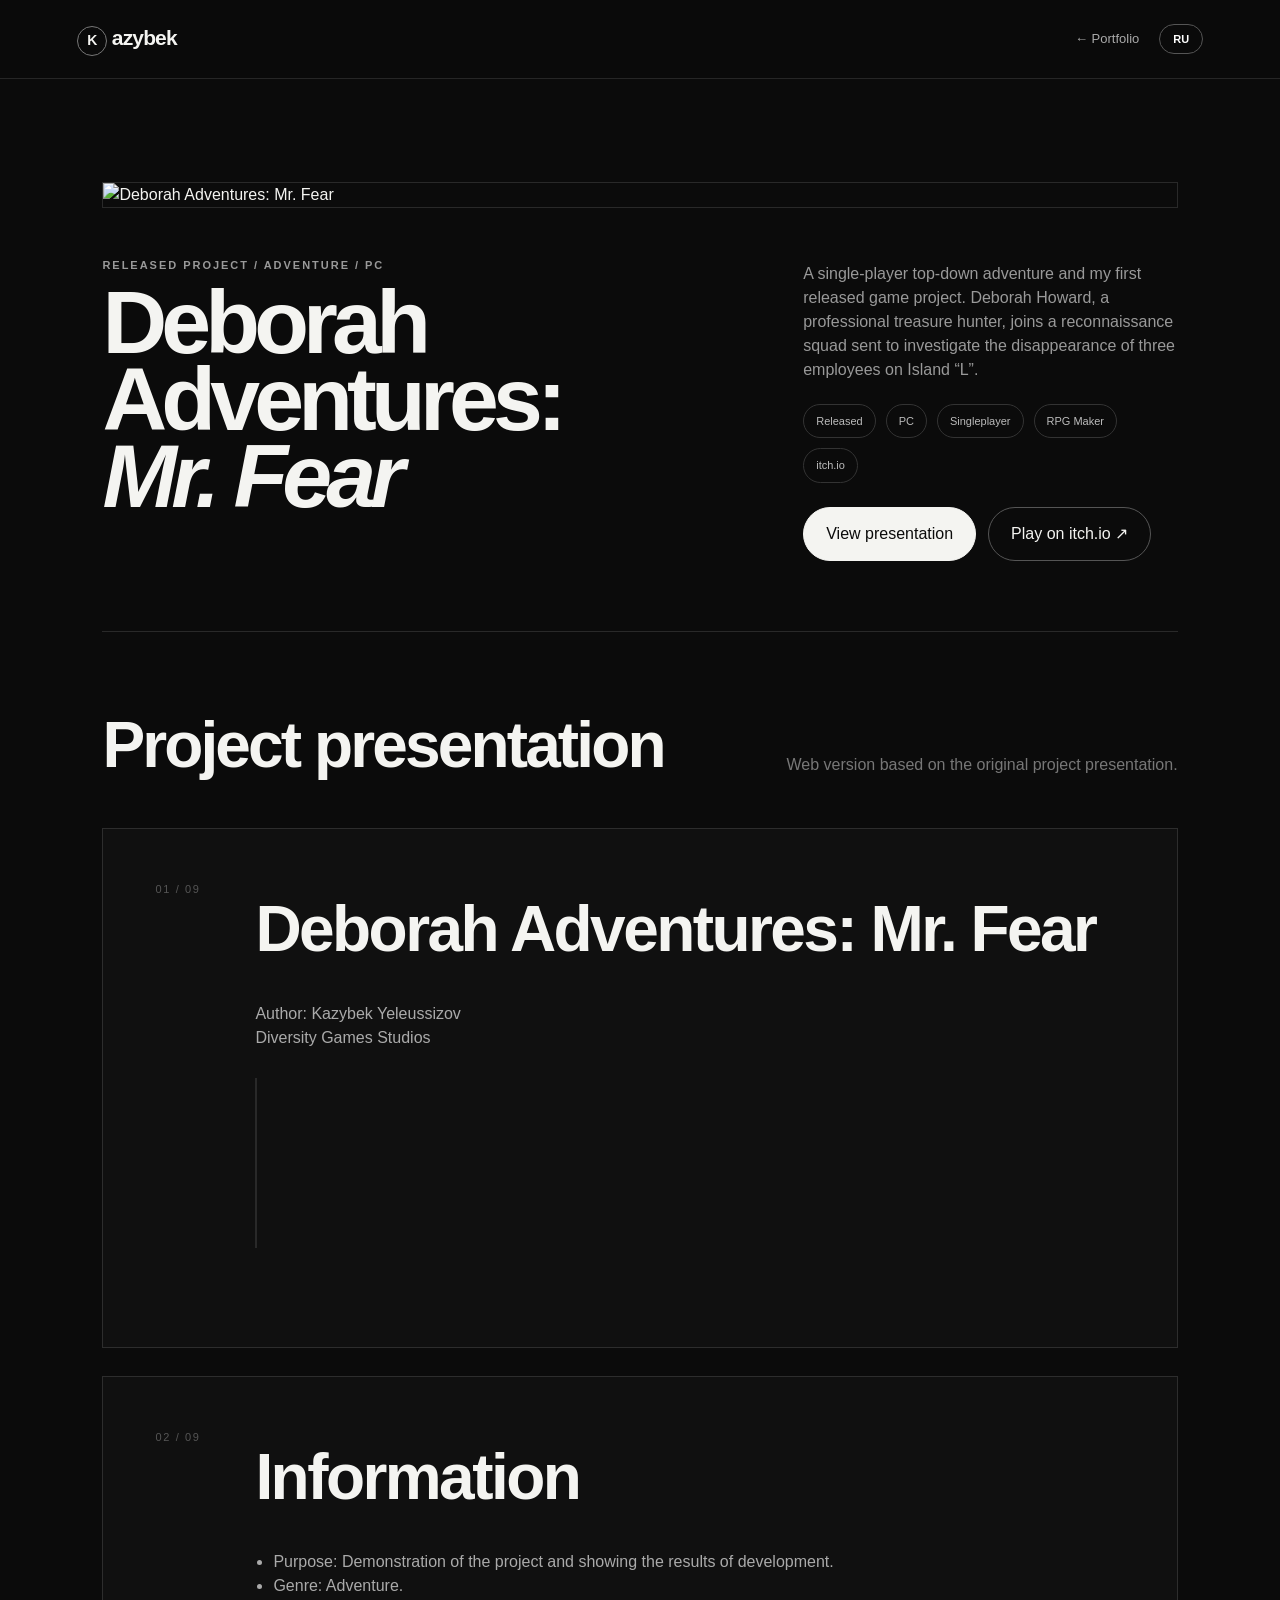
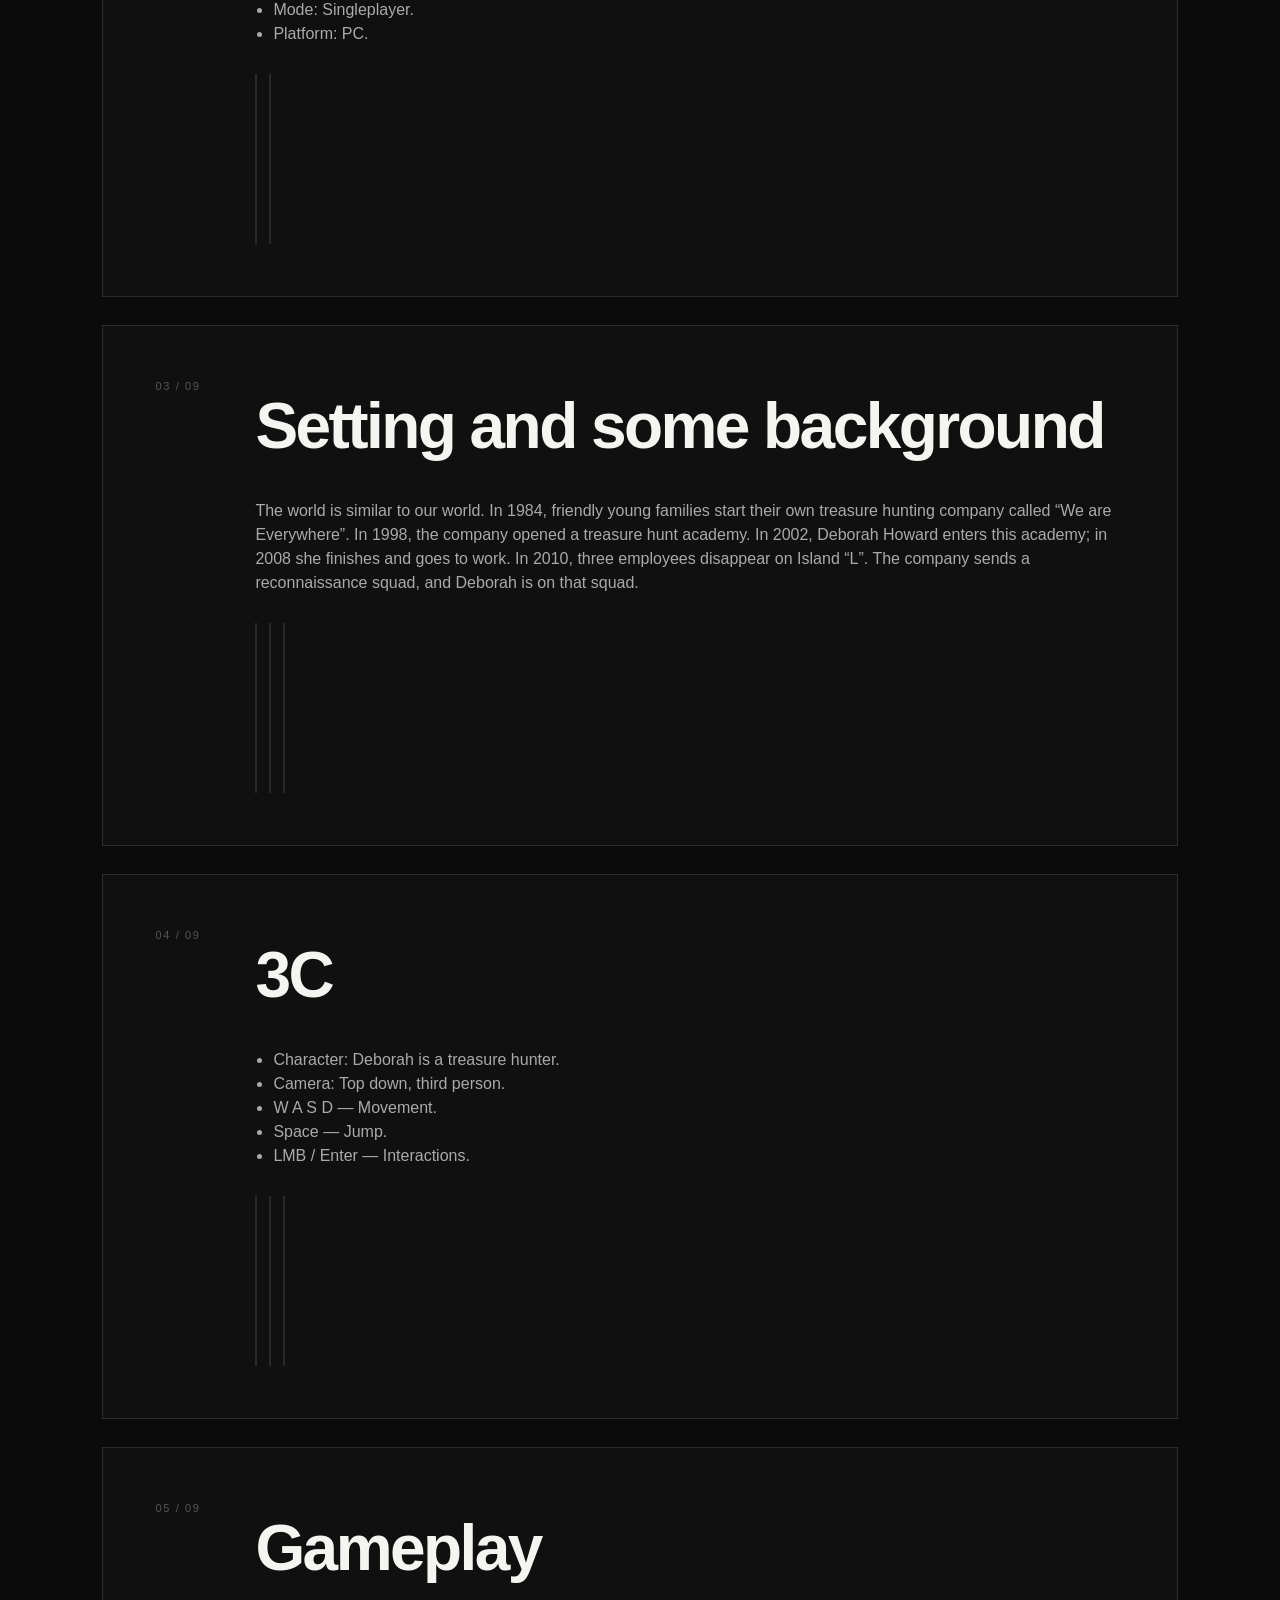
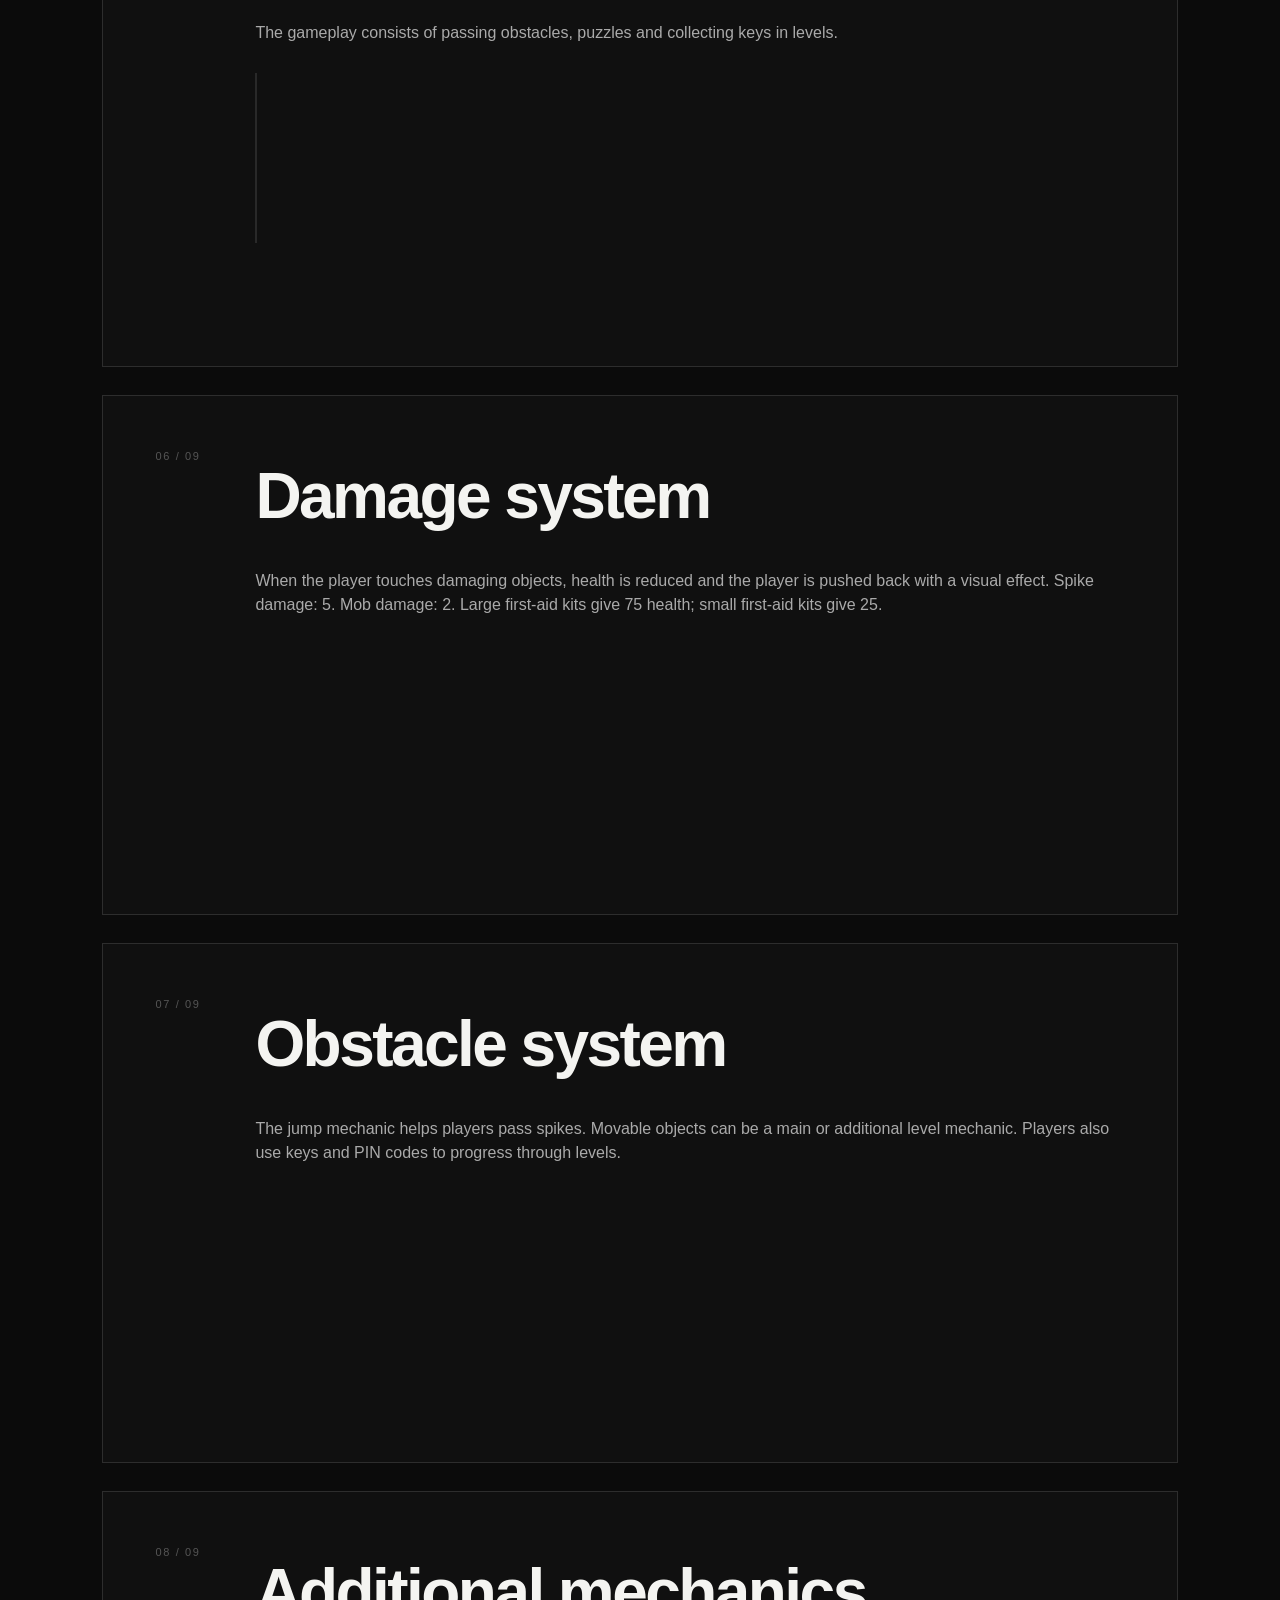
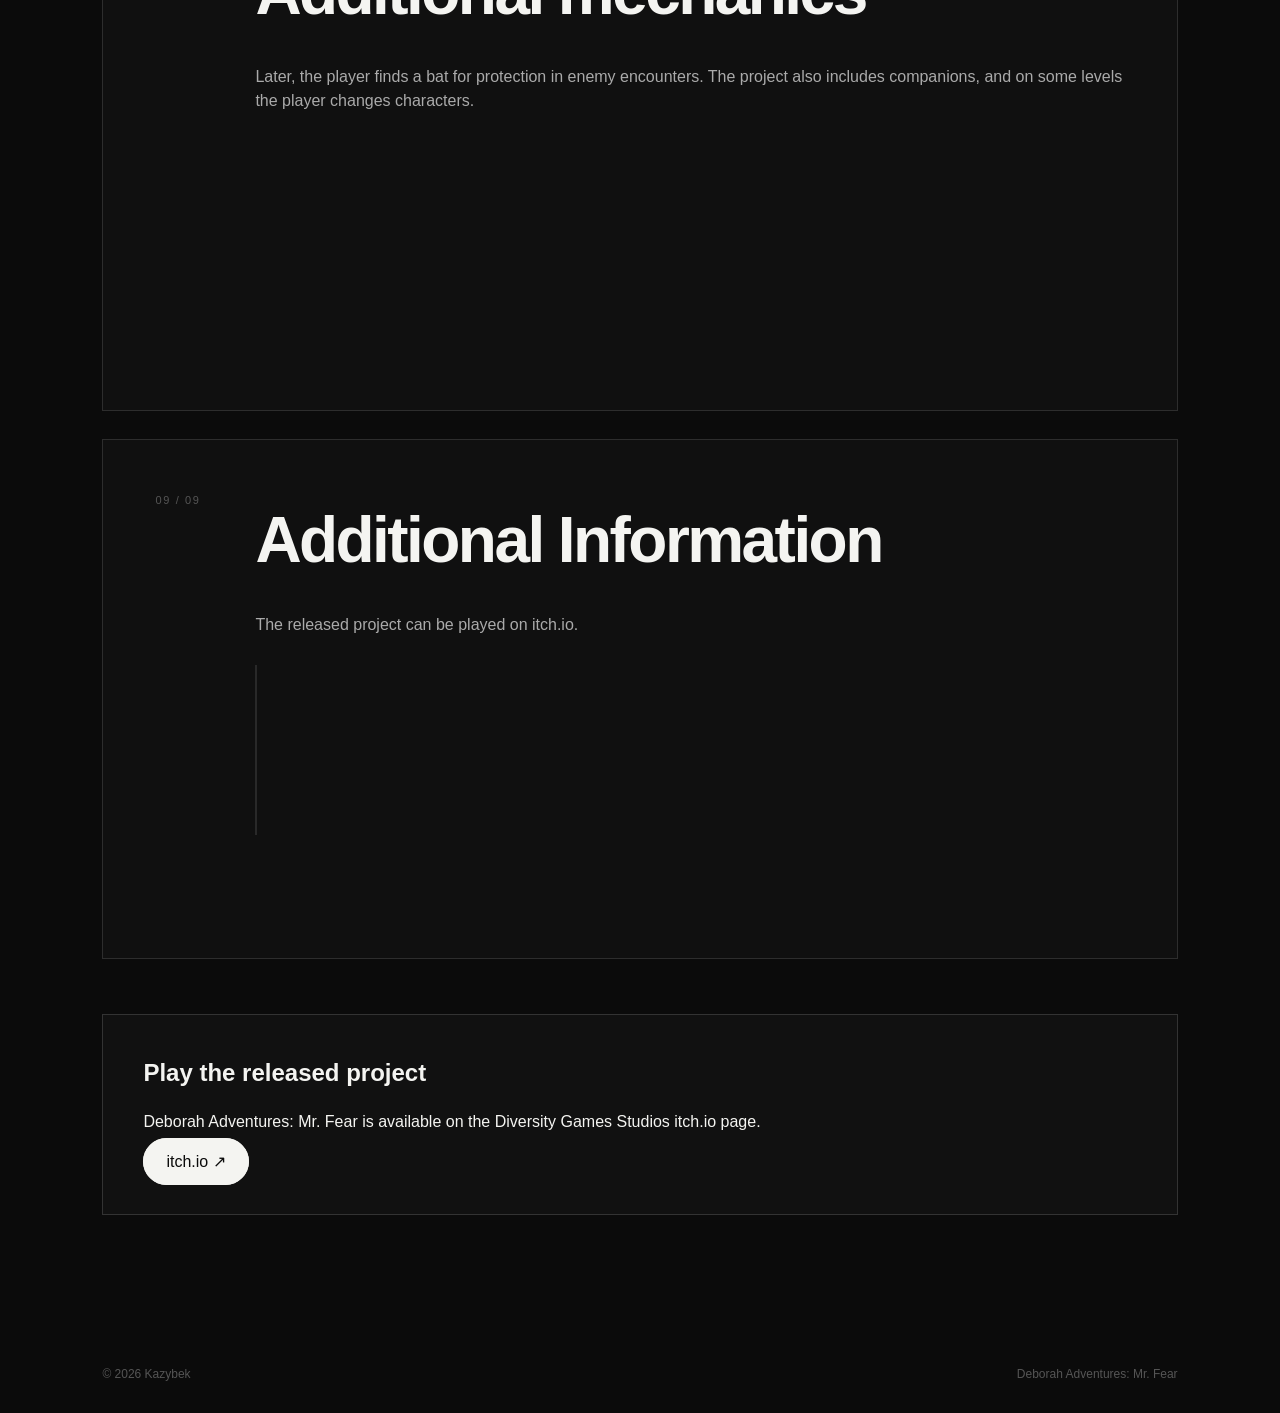
==== deborah.html @ ce083fd9 "Add files via upload" ====
<!DOCTYPE html>
<html lang="en">
<head>
<meta charset="UTF-8">
<meta name="viewport" content="width=device-width,initial-scale=1">
<title>Deborah Adventures: Mr. Fear — Kazybek</title>
<link rel="stylesheet" href="style.css">
<style>
.case-page{padding:58px 8vw 120px}
.project-nav{display:flex;justify-content:space-between;align-items:center;gap:20px}
.project-nav a{color:#aaa;font-size:13px}
.project-hero{padding:45px 0 70px}
.project-hero img{width:100%;display:block;border:1px solid #292929}
.project-title{margin-top:38px;display:grid;grid-template-columns:1.25fr .75fr;gap:6vw}
.project-title h1{font-size:clamp(48px,7vw,105px);line-height:.86;letter-spacing:-.065em;margin:0}
.project-title p{color:#999;max-width:580px}
.badges{display:flex;gap:10px;flex-wrap:wrap;margin-top:22px}
.badges span{border:1px solid #333;border-radius:999px;padding:8px 12px;color:#bbb;font-size:11px}
.actions{display:flex;gap:12px;flex-wrap:wrap;margin-top:24px}
.presentation{border-top:1px solid #292929;padding-top:65px}
.presentation-head{display:flex;justify-content:space-between;gap:30px;align-items:end;margin-bottom:35px}
.presentation-head h2{font-size:clamp(38px,5vw,72px);letter-spacing:-.045em;margin:0}
.presentation-head p{color:#777;max-width:460px}
.web-slide{min-height:520px;border:1px solid #2d2d2d;background:#101010;margin:0 0 28px;padding:52px;display:grid;grid-template-columns:70px 1fr;gap:30px;position:relative;overflow:hidden}
.web-slide .num{color:#555;font-size:11px;letter-spacing:.15em}
.web-slide h3{font-size:clamp(32px,5vw,64px);letter-spacing:-.04em;margin:0 0 25px}
.web-slide p,.web-slide li{color:#aaa;font-size:16px;max-width:900px}
.web-slide ul{padding-left:18px}
.web-slide .visuals{display:flex;gap:12px;flex-wrap:wrap;margin-top:28px}
.web-slide .visuals img{height:170px;max-width:100%;object-fit:cover;border:1px solid #292929}
.play-box{margin-top:55px;padding:40px;border:1px solid #333;background:#111}
.play-box h2{margin-top:0}
@media(max-width:800px){
.case-page{padding:35px 5vw 80px}.project-title{grid-template-columns:1fr}.web-slide{padding:28px;grid-template-columns:1fr;min-height:auto}.web-slide .visuals img{height:auto;width:100%}
}
</style>
</head>
<body>
<header class="nav">
  <a class="brand" href="index.html"><span>K</span>azybek</a>
  <div class="project-nav">
    <a href="index.html#work">← Portfolio</a>
    <button id="langToggle" class="lang">RU</button>
  </div>
</header>

<main class="case-page">
<section class="project-hero">
  <img src="deborah/banner.png" alt="Deborah Adventures: Mr. Fear">
  <div class="project-title">
    <div>
      <p class="kicker">RELEASED PROJECT / ADVENTURE / PC</p>
      <h1>Deborah Adventures:<br><em>Mr. Fear</em></h1>
    </div>
    <div>
      <p data-i18n="intro">A single-player top-down adventure and my first released game project. Deborah Howard, a professional treasure hunter, joins a reconnaissance squad sent to investigate the disappearance of three employees on Island “L”.</p>
      <div class="badges"><span>Released</span><span>PC</span><span>Singleplayer</span><span>RPG Maker</span><span>itch.io</span></div>
      <div class="actions">
        <a class="btn light" href="#presentation" data-i18n="viewDeck">View presentation</a>
        <a class="btn" href="https://diversity-games-studios.itch.io/deborah-adventures-mr-fear" target="_blank" rel="noopener" data-i18n="playGame">Play on itch.io ↗</a>
      </div>
    </div>
  </div>
</section>

<section id="presentation" class="presentation">
  <div class="presentation-head">
    <h2 data-i18n="presentationTitle">Project presentation</h2>
    <p data-i18n="presentationText">Web version based on the original project presentation.</p>
  </div>

  <article class="web-slide"><div class="num">01 / 09</div><div><h3>Deborah Adventures: Mr. Fear</h3><p>Author: Kazybek Yeleussizov<br>Diversity Games Studios</p><div class="visuals"><img src="deborah/media-01.png" alt=""></div></div></article>

  <article class="web-slide"><div class="num">02 / 09</div><div><h3 data-i18n="information">Information</h3><ul><li>Purpose: Demonstration of the project and showing the results of development.</li><li>Genre: Adventure.</li><li>Mode: Singleplayer.</li><li>Platform: PC.</li></ul><div class="visuals"><img src="deborah/media-02.png" alt=""><img src="deborah/media-03.jpg" alt=""></div></div></article>

  <article class="web-slide"><div class="num">03 / 09</div><div><h3 data-i18n="setting">Setting and some background</h3><p>The world is similar to our world. In 1984, friendly young families start their own treasure hunting company called “We are Everywhere”. In 1998, the company opened a treasure hunt academy. In 2002, Deborah Howard enters this academy; in 2008 she finishes and goes to work. In 2010, three employees disappear on Island “L”. The company sends a reconnaissance squad, and Deborah is on that squad.</p><div class="visuals"><img src="deborah/media-05.jpg" alt=""><img src="deborah/media-08.png" alt=""><img src="deborah/media-09.jpg" alt=""></div></div></article>

  <article class="web-slide"><div class="num">04 / 09</div><div><h3>3C</h3><ul><li>Character: Deborah is a treasure hunter.</li><li>Camera: Top down, third person.</li><li>W A S D — Movement.</li><li>Space — Jump.</li><li>LMB / Enter — Interactions.</li></ul><div class="visuals"><img src="deborah/media-10.png" alt=""><img src="deborah/media-12.jpg" alt=""><img src="deborah/media-14.jpg" alt=""></div></div></article>

  <article class="web-slide"><div class="num">05 / 09</div><div><h3 data-i18n="gameplay">Gameplay</h3><p>The gameplay consists of passing obstacles, puzzles and collecting keys in levels.</p><div class="visuals"><img src="deborah/media-16.jpg" alt=""></div></div></article>

  <article class="web-slide"><div class="num">06 / 09</div><div><h3 data-i18n="damage">Damage system</h3><p>When the player touches damaging objects, health is reduced and the player is pushed back with a visual effect. Spike damage: 5. Mob damage: 2. Large first-aid kits give 75 health; small first-aid kits give 25.</p></div></article>

  <article class="web-slide"><div class="num">07 / 09</div><div><h3 data-i18n="obstacles">Obstacle system</h3><p>The jump mechanic helps players pass spikes. Movable objects can be a main or additional level mechanic. Players also use keys and PIN codes to progress through levels.</p></div></article>

  <article class="web-slide"><div class="num">08 / 09</div><div><h3 data-i18n="additional">Additional mechanics</h3><p>Later, the player finds a bat for protection in enemy encounters. The project also includes companions, and on some levels the player changes characters.</p></div></article>

  <article class="web-slide"><div class="num">09 / 09</div><div><h3 data-i18n="additionalInfo">Additional Information</h3><p data-i18n="tryProject">The released project can be played on itch.io.</p><div class="visuals"><img src="deborah/media-28.png" alt=""></div></div></article>

  <div class="play-box">
    <h2 data-i18n="playTitle">Play the released project</h2>
    <p data-i18n="playText">Deborah Adventures: Mr. Fear is available on the Diversity Games Studios itch.io page.</p>
    <a class="btn light" href="https://diversity-games-studios.itch.io/deborah-adventures-mr-fear" target="_blank" rel="noopener">itch.io ↗</a>
  </div>
</section>
</main>

<footer><span>© 2026 Kazybek</span><span>Deborah Adventures: Mr. Fear</span></footer>

<script>
const tr={
en:{intro:"A single-player top-down adventure and my first released game project. Deborah Howard, a professional treasure hunter, joins a reconnaissance squad sent to investigate the disappearance of three employees on Island “L”.",viewDeck:"View presentation",playGame:"Play on itch.io ↗",presentationTitle:"Project presentation",presentationText:"Web version based on the original project presentation.",information:"Information",setting:"Setting and some background",gameplay:"Gameplay",damage:"Damage system",obstacles:"Obstacle system",additional:"Additional mechanics",additionalInfo:"Additional Information",tryProject:"The released project can be played on itch.io.",playTitle:"Play the released project",playText:"Deborah Adventures: Mr. Fear is available on the Diversity Games Studios itch.io page."},
ru:{intro:"Одиночная приключенческая игра с видом сверху и мой первый выпущенный игровой проект. Профессиональная охотница за сокровищами Дебора Ховард входит в разведывательную группу, отправленную расследовать исчезновение трёх сотрудников на острове «L».",viewDeck:"Смотреть презентацию",playGame:"Играть на itch.io ↗",presentationTitle:"Презентация проекта",presentationText:"Веб-версия, основанная на оригинальной презентации проекта.",information:"Информация",setting:"Сеттинг и предыстория",gameplay:"Игровой процесс",damage:"Система урона",obstacles:"Система препятствий",additional:"Дополнительные механики",additionalInfo:"Дополнительная информация",tryProject:"В выпущенную версию проекта можно сыграть на itch.io.",playTitle:"Сыграть в выпущенный проект",playText:"Deborah Adventures: Mr. Fear доступна на странице Diversity Games Studios в itch.io."}
};
let lang=localStorage.getItem("portfolioLang")||"en";const b=document.getElementById("langToggle");
function ap(){document.documentElement.lang=lang;document.querySelectorAll("[data-i18n]").forEach(e=>{const v=tr[lang][e.dataset.i18n];if(v)e.innerHTML=v});b.textContent=lang==="en"?"RU":"EN";localStorage.setItem("portfolioLang",lang)}
b.onclick=()=>{lang=lang==="en"?"ru":"en";ap()};ap();
document.addEventListener("contextmenu",e=>{if(e.target.closest("img"))e.preventDefault()});
document.addEventListener("dragstart",e=>{if(e.target.closest("img"))e.preventDefault()});
</script>
</body>
</html>
---- style.css ----
*{box-sizing:border-box}html{scroll-behavior:smooth}body{margin:0;background:#0b0b0b;color:#f4f4f1;font-family:Arial,Helvetica,sans-serif;line-height:1.5}a{color:inherit;text-decoration:none}.nav{position:sticky;top:0;z-index:20;display:flex;align-items:center;justify-content:space-between;padding:22px 6vw;background:rgba(11,11,11,.9);backdrop-filter:blur(18px);border-bottom:1px solid #262626}.brand{font-weight:800;letter-spacing:-.04em;font-size:21px}.brand span{display:inline-grid;place-items:center;width:30px;height:30px;margin-right:5px;border:1px solid #777;border-radius:50%;font-size:14px}.nav nav{display:flex;gap:32px;color:#aaa;font-size:13px}.nav nav a:hover{color:#fff}.lang{border:1px solid #555;background:transparent;color:#fff;border-radius:999px;padding:8px 13px;font-size:11px;font-weight:700;cursor:pointer}.hero{min-height:92vh;padding:110px 8vw;display:flex;justify-content:space-between;align-items:center;border-bottom:1px solid #252525;background:radial-gradient(circle at 75% 45%,#252525 0,transparent 28%)}.kicker,.section-label,.tag{font-size:11px;letter-spacing:.18em;color:#858585;font-weight:700}.hero h1{font-size:clamp(60px,10vw,145px);line-height:.82;letter-spacing:-.075em;margin:22px 0}.hero h1 em,.section h2 em{font-family:Georgia,serif;font-weight:400;color:#bdbdb8}.hero-text{max-width:620px;color:#999;font-size:18px}.hero-actions{display:flex;align-items:center;gap:28px;margin-top:35px}.btn{padding:14px 22px;border-radius:999px;border:1px solid #555}.btn.light{background:#f4f4f1;color:#0b0b0b;border-color:#f4f4f1}.text-link{color:#aaa;font-size:14px}.hero-mark{width:210px;height:210px;border:1px solid #444;border-radius:50%;display:flex;flex-direction:column;align-items:center;justify-content:center;color:#777;text-align:center;font-size:10px;letter-spacing:.15em}.orb{font-size:72px;font-weight:900;letter-spacing:-.1em;color:#eee}.orb span{font-size:15px;color:#888}.section{padding:120px 8vw;border-bottom:1px solid #252525}.about{display:grid;grid-template-columns:20% 1fr;gap:6vw}.section h2{font-size:clamp(45px,6vw,88px);line-height:.9;letter-spacing:-.055em;margin:0 0 55px}.about-grid{display:grid;grid-template-columns:1fr 1fr;gap:40px;color:#999;font-size:17px;max-width:900px}.availability{margin-top:60px;border-top:1px solid #333;padding-top:20px;display:grid;grid-template-columns:auto auto 1fr;gap:12px;align-items:center;max-width:900px}.availability span{width:8px;height:8px;background:#9dff8a;border-radius:50%;box-shadow:0 0 12px #9dff8a}.availability strong{font-size:13px}.availability small{color:#777}.section-top{display:flex;justify-content:space-between;gap:40px;align-items:end;margin-bottom:55px}.section-top p{max-width:430px;color:#777}.case{border:1px solid #2d2d2d;background:#101010}.case-grid{display:grid;grid-template-columns:1fr 1fr;gap:20px;margin-top:20px}.case-visual{min-height:390px;background:linear-gradient(135deg,#181818,#303030);padding:25px;display:flex;flex-direction:column;justify-content:flex-end}.case-visual span{font-size:12px;color:#888;margin-bottom:auto}.case-visual strong{font-size:clamp(38px,6vw,80px);line-height:.85;letter-spacing:-.06em}.case-visual small{margin-top:12px;color:#888;letter-spacing:.15em;font-size:10px}.visual-two{background:linear-gradient(135deg,#151515,#222)}.visual-three{background:linear-gradient(135deg,#222,#151515)}.case-content{padding:34px}.case-content h3{font-size:40px;letter-spacing:-.04em;margin:10px 0}.case-content p:not(.tag){color:#999;max-width:700px}.meta{display:flex;gap:60px;margin:30px 0}.meta div{display:flex;flex-direction:column}.meta b{font-size:9px;letter-spacing:.16em;color:#666}.meta span{font-size:13px;color:#bbb;margin-top:5px}.case-link{font-size:13px}.coming{margin-top:20px;border:1px dashed #333;padding:30px;color:#777;display:flex;gap:25px}.coming span{color:#555}.skills-section{display:grid;grid-template-columns:20% 1fr;gap:6vw}.skills-layout{display:grid;grid-template-columns:.8fr 1.2fr;gap:7vw}.skill-list{border-top:1px solid #333}.skill-list div{display:grid;grid-template-columns:35px 1fr;column-gap:15px;padding:23px 0;border-bottom:1px solid #333}.skill-list b{color:#555;font-size:11px}.skill-list h3{margin:0;font-size:22px}.skill-list p{grid-column:2;margin:5px 0 0;color:#777;font-size:13px}.tools{display:grid;grid-template-columns:20% 1fr;gap:6vw}.tool-row{display:flex;flex-wrap:wrap;gap:10px}.tool-row span{border:1px solid #333;border-radius:999px;padding:11px 17px;color:#aaa;font-size:13px}.contact{display:grid;grid-template-columns:20% 1fr;gap:6vw}.contact h2{margin-bottom:25px}.contact p{color:#888;max-width:600px}.contact-links{display:flex;gap:35px;margin-top:35px}.contact-links a{font-size:15px;border-bottom:1px solid #555;padding-bottom:4px}footer{display:flex;justify-content:space-between;padding:30px 8vw;color:#555;font-size:12px}@media(max-width:800px){.nav nav{display:none}.hero{padding:80px 6vw;display:block}.hero-mark{margin-top:70px}.section{padding:80px 6vw}.about,.skills-section,.tools,.contact{grid-template-columns:1fr}.about-grid,.skills-layout,.case-grid{grid-template-columns:1fr}.section-label{margin-bottom:30px}.section-top{display:block}.case-visual{min-height:270px}.meta{gap:25px;flex-wrap:wrap}.contact-links{flex-wrap:wrap}footer{padding:25px 6vw;display:block}.hero h1{font-size:18vw}}
.cyber-case{margin-top:20px}.cyber-visual{background:linear-gradient(135deg,#131313,#292929)}

.cyber-preview{position:relative;overflow:hidden;padding:0;min-height:390px}
.cyber-preview img{position:absolute;inset:0;width:100%;height:100%;object-fit:cover;display:block;filter:brightness(.68)}
.cyber-preview .preview-overlay{position:absolute;inset:0;padding:25px;display:flex;flex-direction:column;justify-content:space-between;background:linear-gradient(to top,rgba(0,0,0,.75),rgba(0,0,0,.08) 65%)}
.cyber-preview .preview-overlay span{font-size:12px;color:#ddd}
.cyber-preview .preview-overlay strong{display:block;font-size:clamp(38px,6vw,80px);line-height:.85;letter-spacing:-.06em}
.cyber-preview .preview-overlay small{display:block;margin-top:12px;color:#bbb;letter-spacing:.15em;font-size:10px}
@media(max-width:800px){.cyber-preview{min-height:270px}}

.lone-preview{position:relative;overflow:hidden;padding:0;min-height:500px}
.lone-preview img{position:absolute;inset:0;width:100%;height:100%;object-fit:cover;display:block;filter:brightness(.72)}
.lone-preview .preview-overlay{position:absolute;inset:0;padding:25px;display:flex;flex-direction:column;justify-content:space-between;background:linear-gradient(to top,rgba(0,0,0,.72),rgba(0,0,0,.03) 65%)}
.lone-preview .preview-overlay span{font-size:12px;color:#ddd}
.lone-preview .preview-overlay strong{display:block;font-size:clamp(45px,7vw,92px);line-height:.85;letter-spacing:-.06em}
.lone-preview .preview-overlay small{display:block;margin-top:12px;color:#ccc;letter-spacing:.15em;font-size:10px}
@media(max-width:800px){.lone-preview{min-height:300px}}

.lone-preview,.cyber-preview{aspect-ratio:2.5/1;min-height:0!important;background:#111}
.lone-preview img,.cyber-preview img{position:absolute;inset:0;width:100%;height:100%;object-fit:cover;object-position:center;filter:none}
@media(max-width:800px){.lone-preview,.cyber-preview{aspect-ratio:16/7;min-height:0!important}}

/* v11: full-width game-library banners without cropping */
.steam-banner{
  position:relative;
  width:100%;
  aspect-ratio: 1920 / 768;
  min-height:0 !important;
  padding:0 !important;
  overflow:hidden;
  background:#0b0b0b;
}
.steam-banner img{
  position:absolute;
  inset:0;
  width:100%;
  height:100%;
  object-fit:contain;
  object-position:center;
  display:block;
  filter:none !important;
}
.cyber-case{margin-top:20px}
@media(max-width:800px){
  .steam-banner{
    aspect-ratio:1920 / 768;
    min-height:0 !important;
  }
}
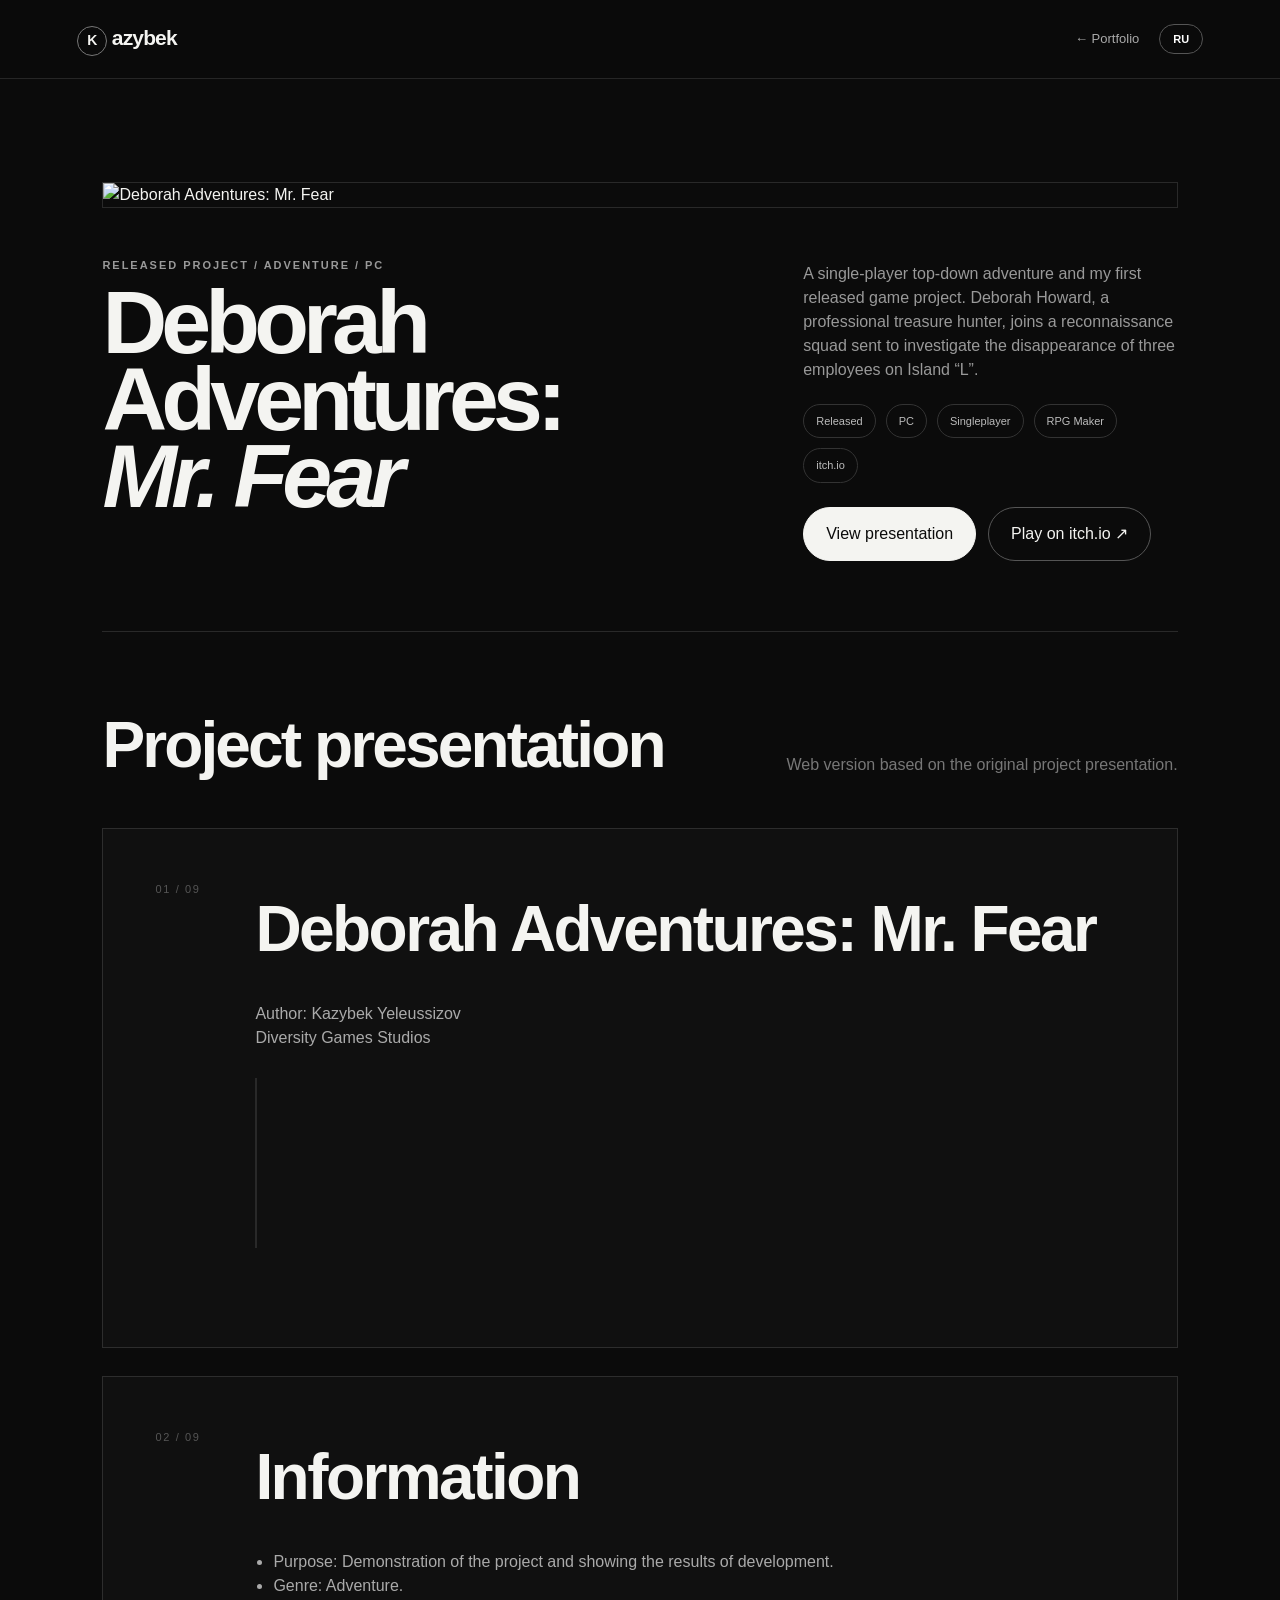
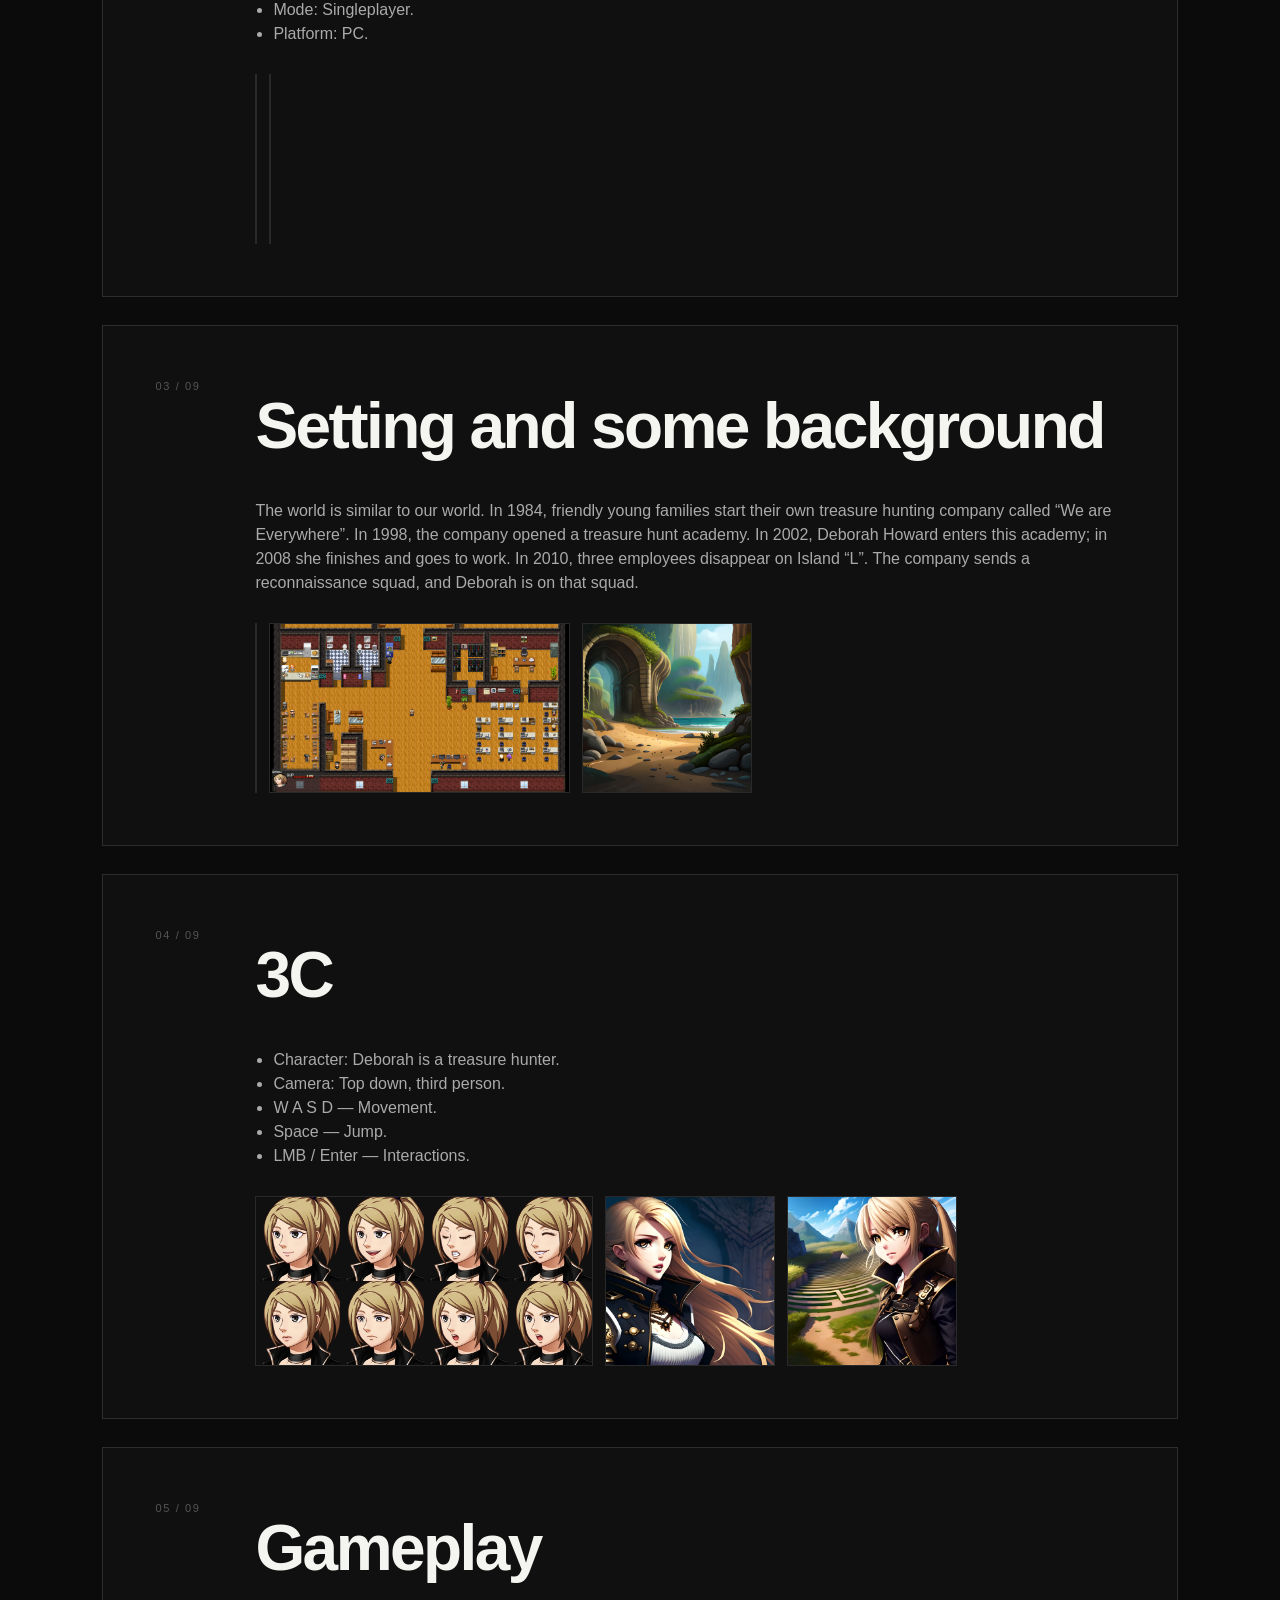
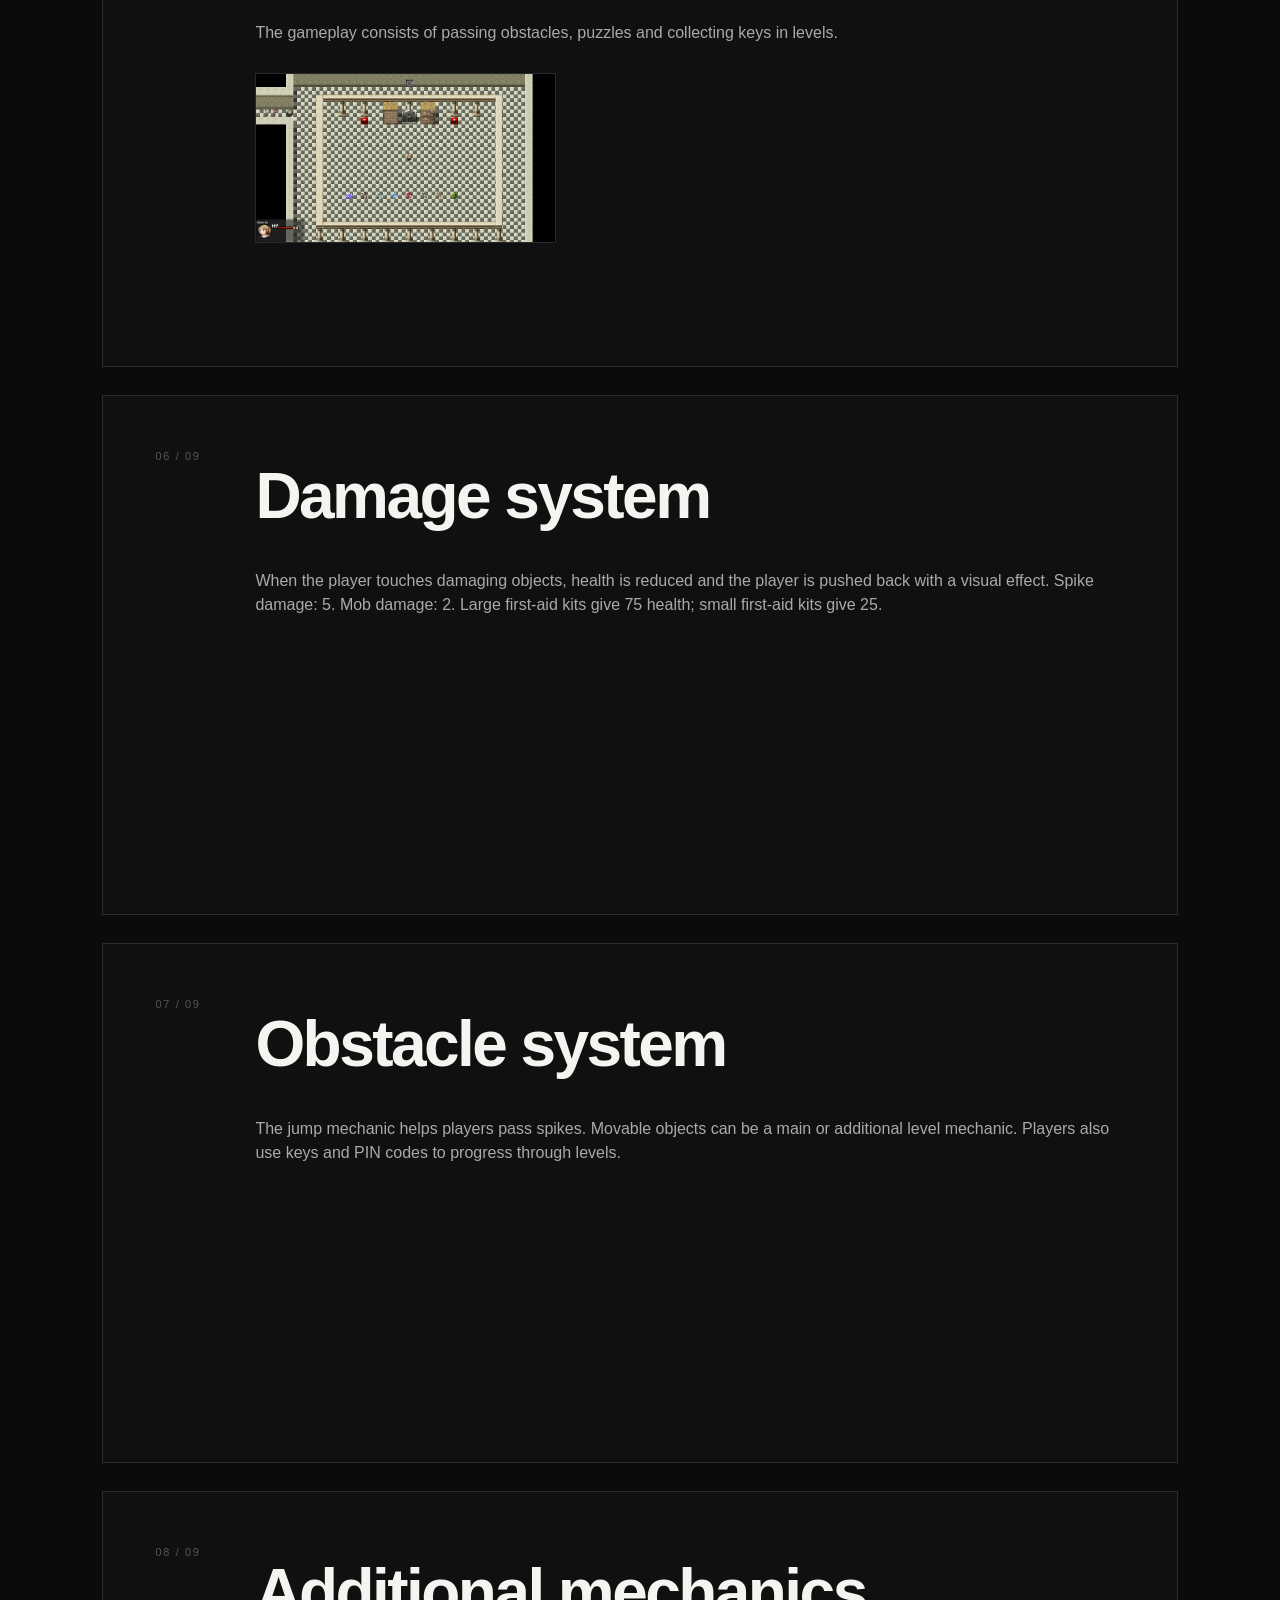
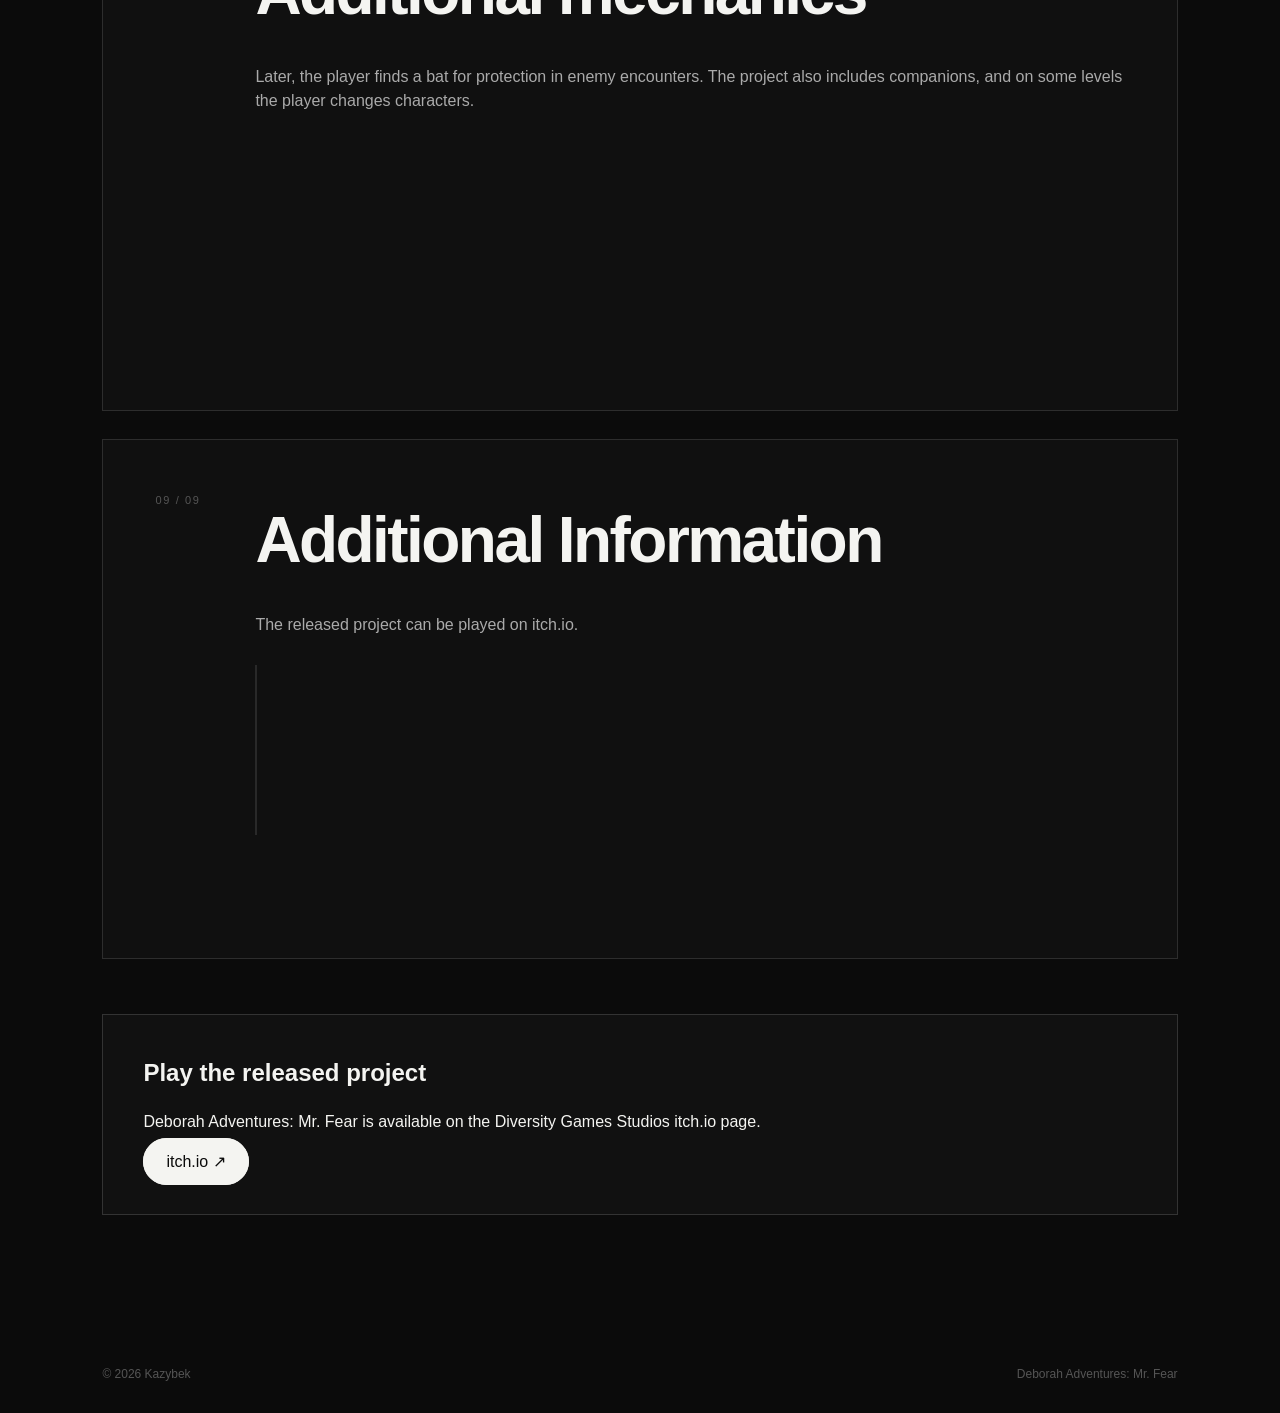
==== commit 4b54ad3b: "Add files via upload" ====
--- a/deborah.html
+++ b/deborah.html
@@ -46,7 +46,7 @@
 
 <main class="case-page">
 <section class="project-hero">
-  <img src="deborah/banner.png" alt="Deborah Adventures: Mr. Fear">
+  <img src="deborah-banner.png" alt="Deborah Adventures: Mr. Fear">
   <div class="project-title">
     <div>
       <p class="kicker">RELEASED PROJECT / ADVENTURE / PC</p>
@@ -69,15 +69,15 @@
     <p data-i18n="presentationText">Web version based on the original project presentation.</p>
   </div>
 
-  <article class="web-slide"><div class="num">01 / 09</div><div><h3>Deborah Adventures: Mr. Fear</h3><p>Author: Kazybek Yeleussizov<br>Diversity Games Studios</p><div class="visuals"><img src="deborah/media-01.png" alt=""></div></div></article>
+  <article class="web-slide"><div class="num">01 / 09</div><div><h3>Deborah Adventures: Mr. Fear</h3><p>Author: Kazybek Yeleussizov<br>Diversity Games Studios</p><div class="visuals"><img src="deborah-media-01.png" alt=""></div></div></article>
 
-  <article class="web-slide"><div class="num">02 / 09</div><div><h3 data-i18n="information">Information</h3><ul><li>Purpose: Demonstration of the project and showing the results of development.</li><li>Genre: Adventure.</li><li>Mode: Singleplayer.</li><li>Platform: PC.</li></ul><div class="visuals"><img src="deborah/media-02.png" alt=""><img src="deborah/media-03.jpg" alt=""></div></div></article>
+  <article class="web-slide"><div class="num">02 / 09</div><div><h3 data-i18n="information">Information</h3><ul><li>Purpose: Demonstration of the project and showing the results of development.</li><li>Genre: Adventure.</li><li>Mode: Singleplayer.</li><li>Platform: PC.</li></ul><div class="visuals"><img src="deborah-media-02.png" alt=""><img src="deborah-media-03.jpg" alt=""></div></div></article>
 
-  <article class="web-slide"><div class="num">03 / 09</div><div><h3 data-i18n="setting">Setting and some background</h3><p>The world is similar to our world. In 1984, friendly young families start their own treasure hunting company called “We are Everywhere”. In 1998, the company opened a treasure hunt academy. In 2002, Deborah Howard enters this academy; in 2008 she finishes and goes to work. In 2010, three employees disappear on Island “L”. The company sends a reconnaissance squad, and Deborah is on that squad.</p><div class="visuals"><img src="deborah/media-05.jpg" alt=""><img src="deborah/media-08.png" alt=""><img src="deborah/media-09.jpg" alt=""></div></div></article>
+  <article class="web-slide"><div class="num">03 / 09</div><div><h3 data-i18n="setting">Setting and some background</h3><p>The world is similar to our world. In 1984, friendly young families start their own treasure hunting company called “We are Everywhere”. In 1998, the company opened a treasure hunt academy. In 2002, Deborah Howard enters this academy; in 2008 she finishes and goes to work. In 2010, three employees disappear on Island “L”. The company sends a reconnaissance squad, and Deborah is on that squad.</p><div class="visuals"><img src="deborah-media-05.jpg" alt=""><img src="deborah-media-08.png" alt=""><img src="deborah-media-09.jpg" alt=""></div></div></article>
 
-  <article class="web-slide"><div class="num">04 / 09</div><div><h3>3C</h3><ul><li>Character: Deborah is a treasure hunter.</li><li>Camera: Top down, third person.</li><li>W A S D — Movement.</li><li>Space — Jump.</li><li>LMB / Enter — Interactions.</li></ul><div class="visuals"><img src="deborah/media-10.png" alt=""><img src="deborah/media-12.jpg" alt=""><img src="deborah/media-14.jpg" alt=""></div></div></article>
+  <article class="web-slide"><div class="num">04 / 09</div><div><h3>3C</h3><ul><li>Character: Deborah is a treasure hunter.</li><li>Camera: Top down, third person.</li><li>W A S D — Movement.</li><li>Space — Jump.</li><li>LMB / Enter — Interactions.</li></ul><div class="visuals"><img src="deborah-media-10.png" alt=""><img src="deborah-media-12.jpg" alt=""><img src="deborah-media-14.jpg" alt=""></div></div></article>
 
-  <article class="web-slide"><div class="num">05 / 09</div><div><h3 data-i18n="gameplay">Gameplay</h3><p>The gameplay consists of passing obstacles, puzzles and collecting keys in levels.</p><div class="visuals"><img src="deborah/media-16.jpg" alt=""></div></div></article>
+  <article class="web-slide"><div class="num">05 / 09</div><div><h3 data-i18n="gameplay">Gameplay</h3><p>The gameplay consists of passing obstacles, puzzles and collecting keys in levels.</p><div class="visuals"><img src="deborah-media-16.jpg" alt=""></div></div></article>
 
   <article class="web-slide"><div class="num">06 / 09</div><div><h3 data-i18n="damage">Damage system</h3><p>When the player touches damaging objects, health is reduced and the player is pushed back with a visual effect. Spike damage: 5. Mob damage: 2. Large first-aid kits give 75 health; small first-aid kits give 25.</p></div></article>
 
@@ -85,7 +85,7 @@
 
   <article class="web-slide"><div class="num">08 / 09</div><div><h3 data-i18n="additional">Additional mechanics</h3><p>Later, the player finds a bat for protection in enemy encounters. The project also includes companions, and on some levels the player changes characters.</p></div></article>
 
-  <article class="web-slide"><div class="num">09 / 09</div><div><h3 data-i18n="additionalInfo">Additional Information</h3><p data-i18n="tryProject">The released project can be played on itch.io.</p><div class="visuals"><img src="deborah/media-28.png" alt=""></div></div></article>
+  <article class="web-slide"><div class="num">09 / 09</div><div><h3 data-i18n="additionalInfo">Additional Information</h3><p data-i18n="tryProject">The released project can be played on itch.io.</p><div class="visuals"><img src="deborah-media-28.png" alt=""></div></div></article>
 
   <div class="play-box">
     <h2 data-i18n="playTitle">Play the released project</h2>
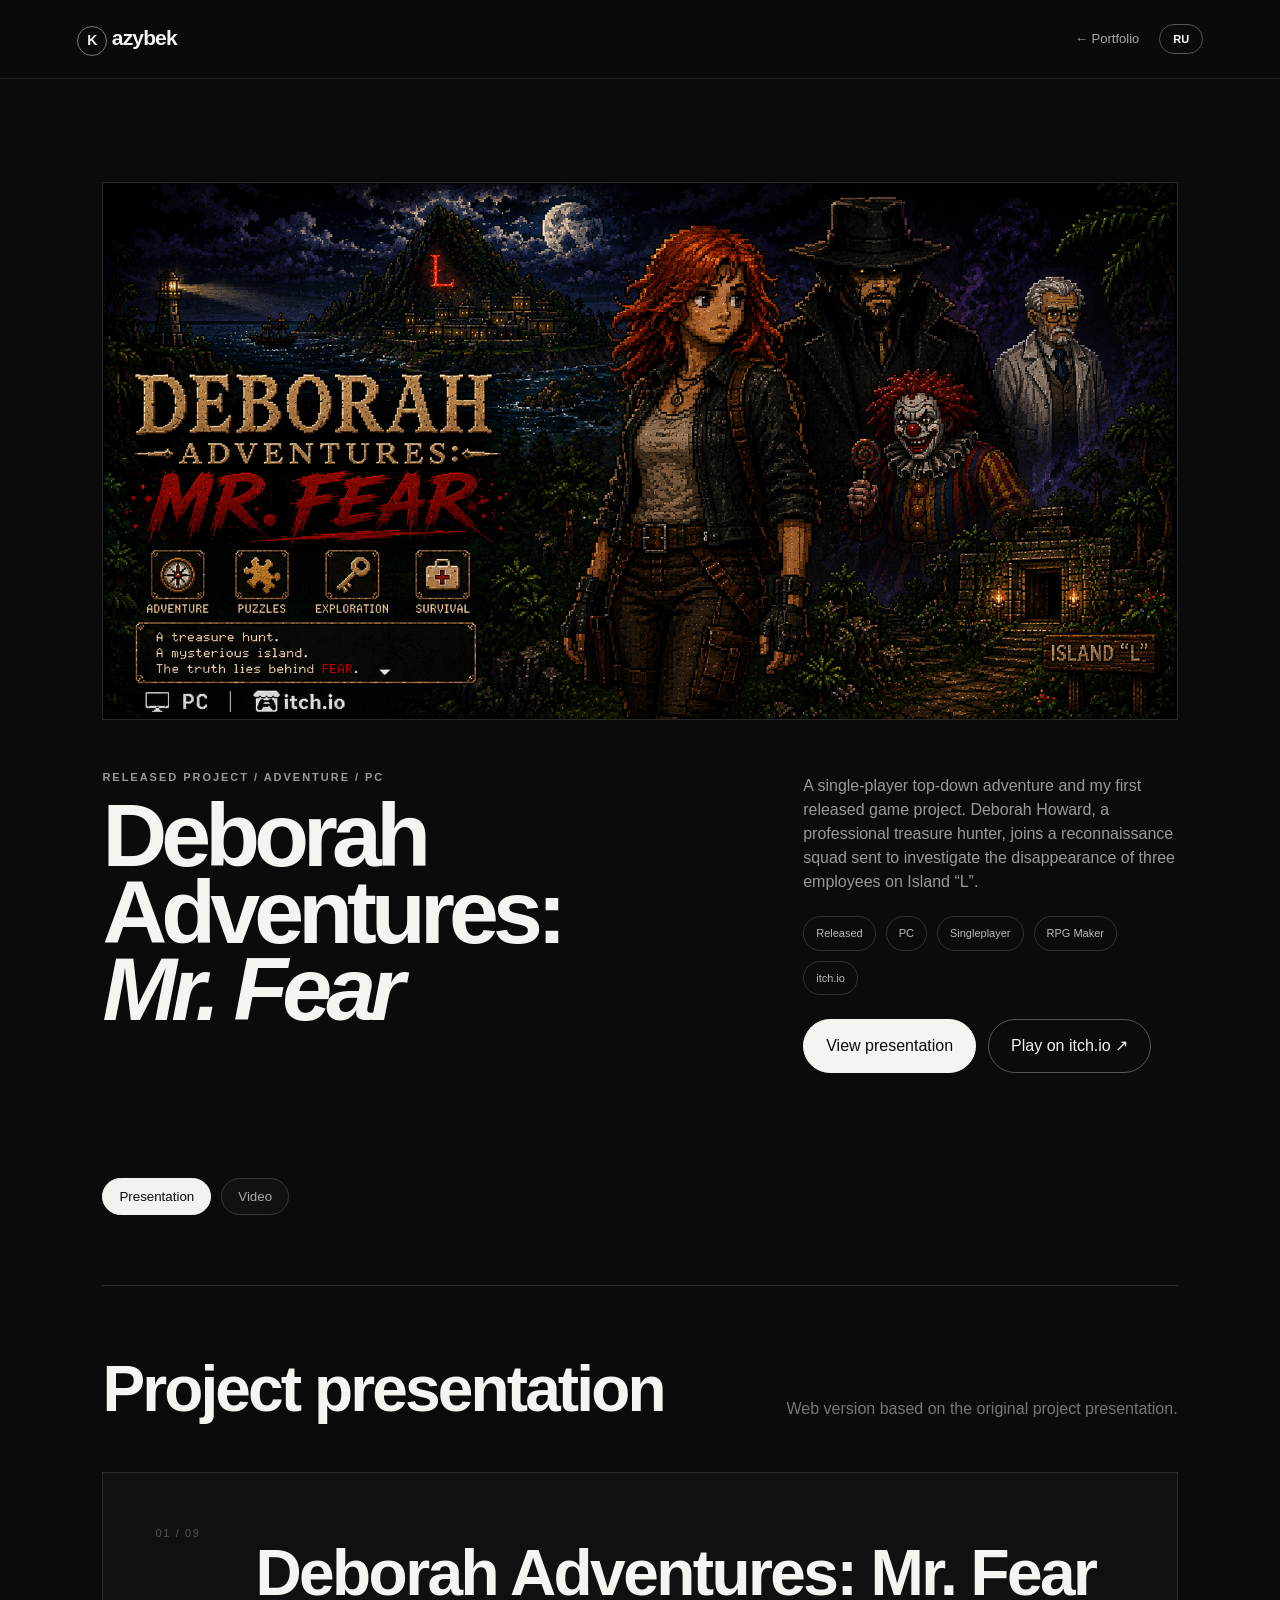
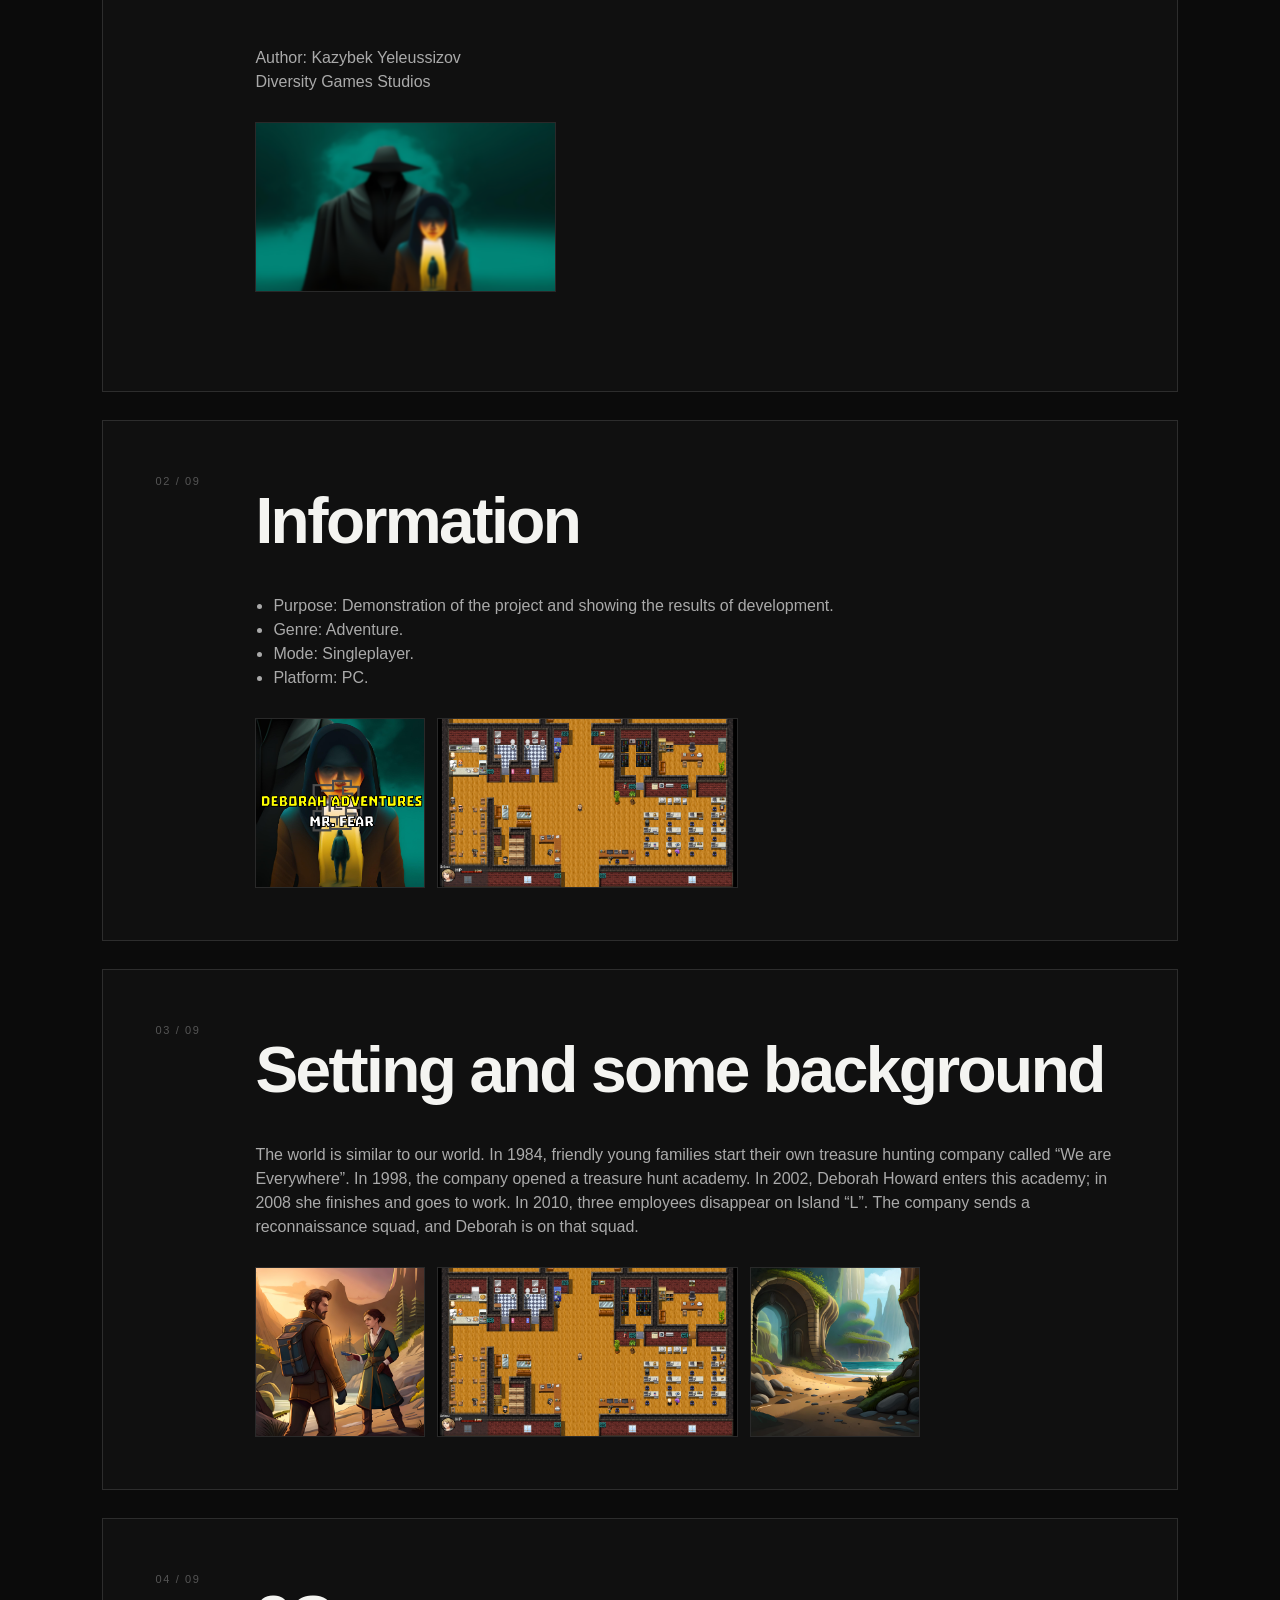
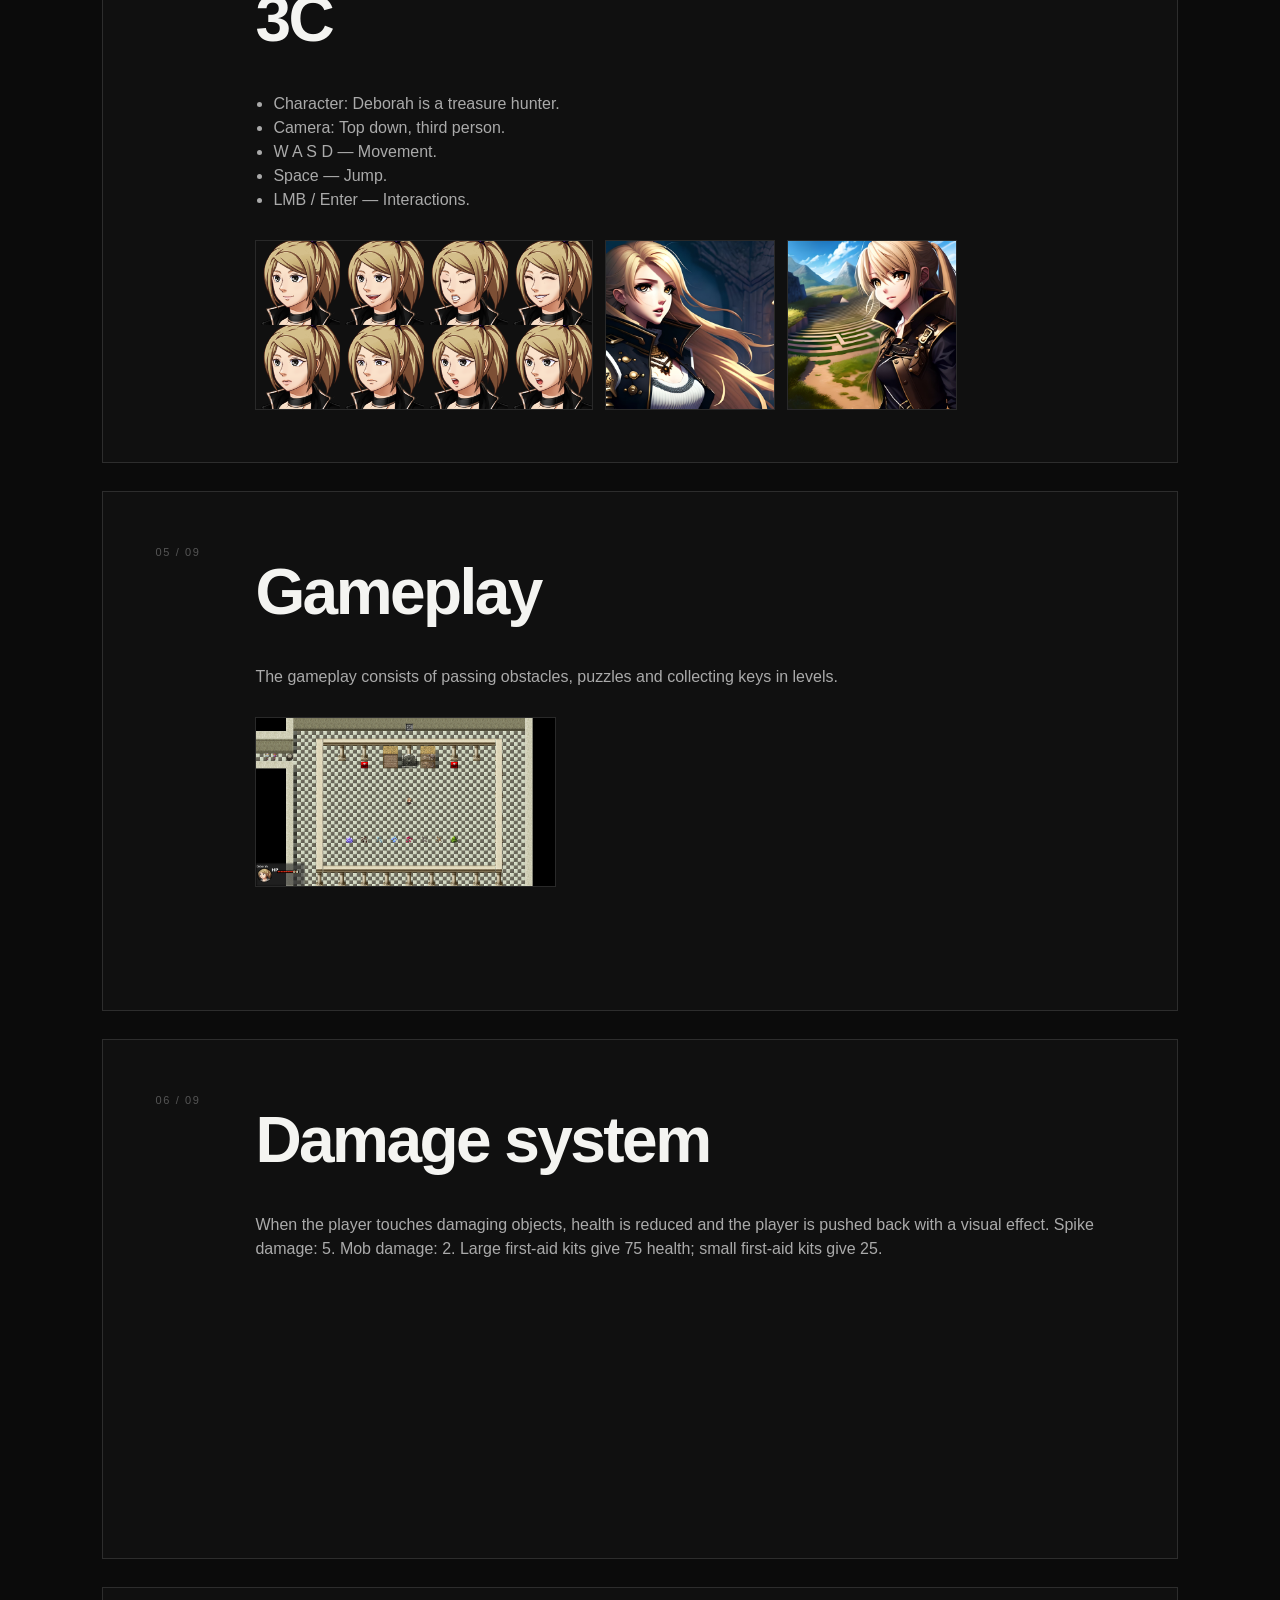
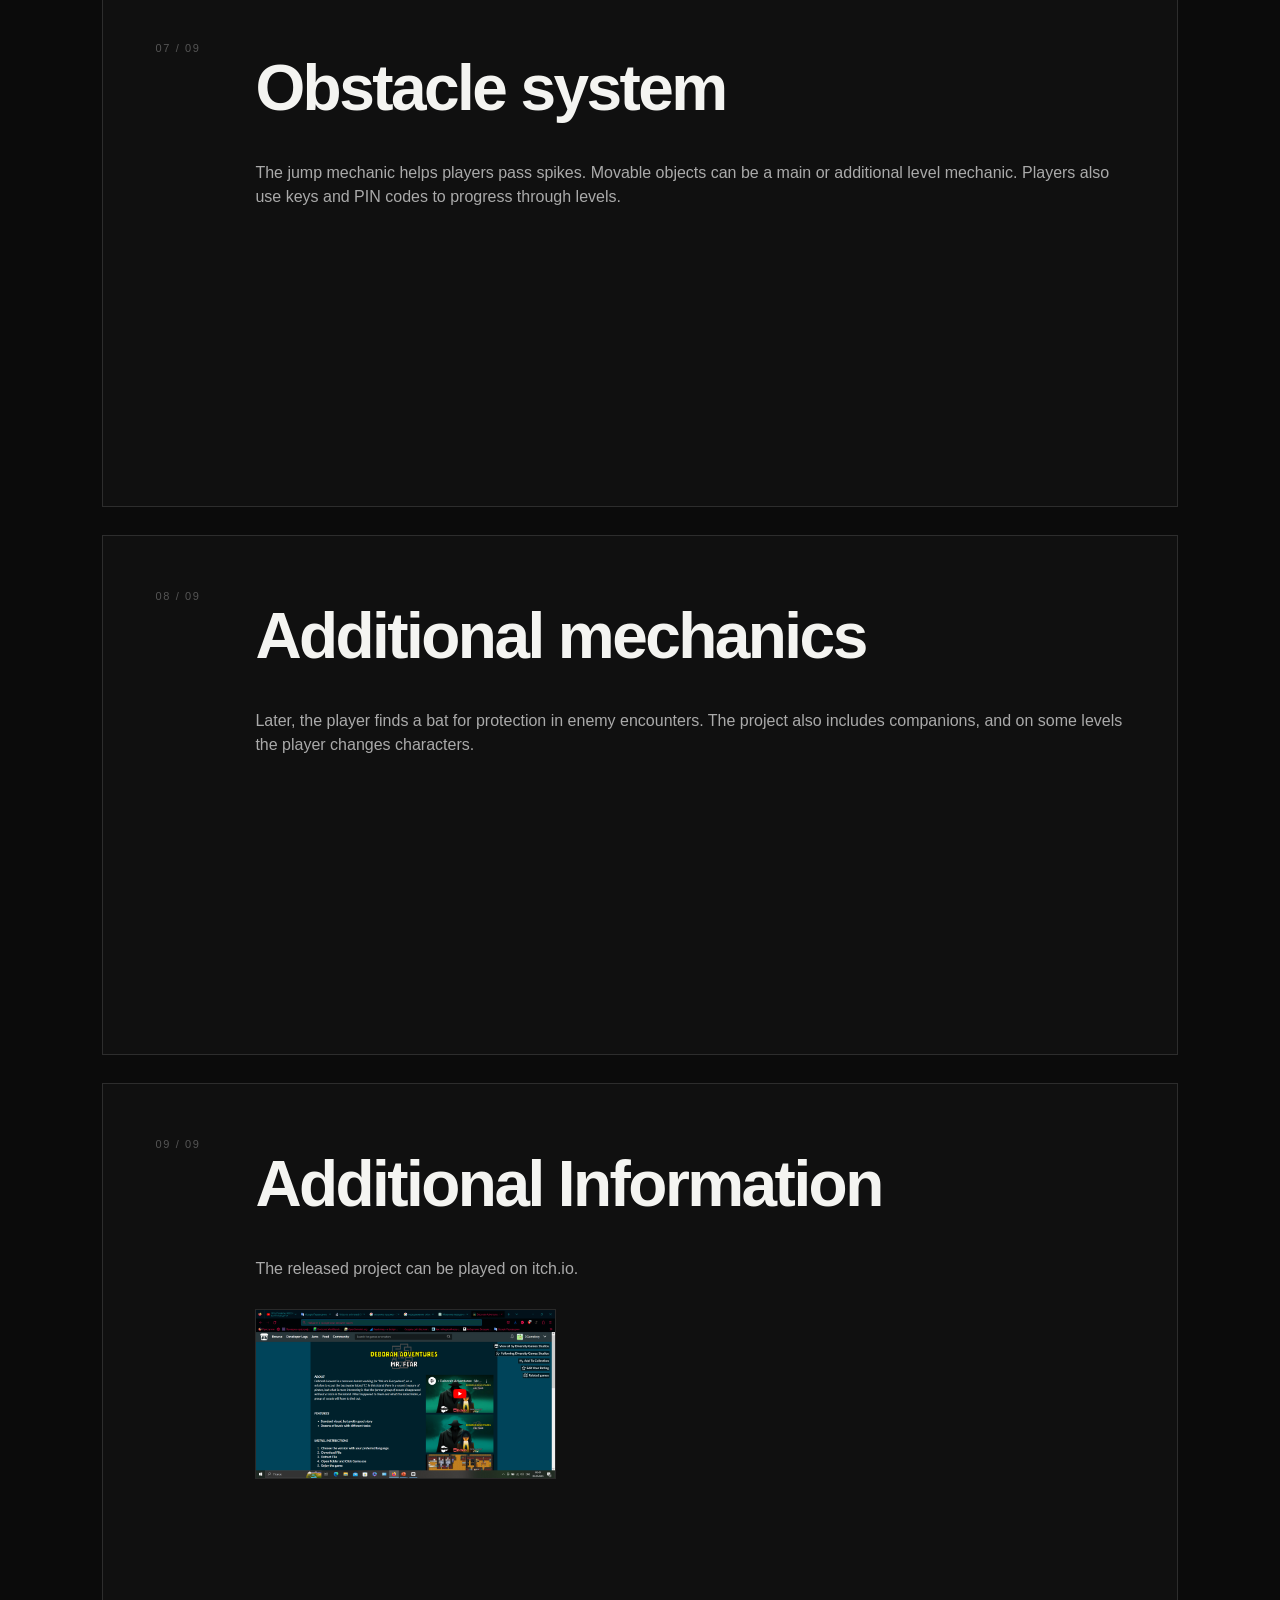
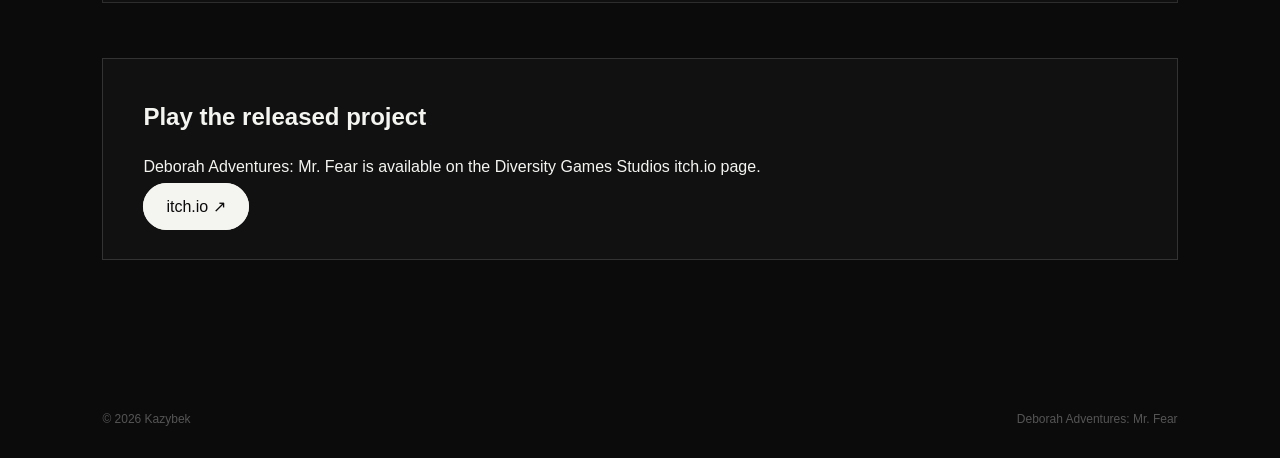
==== commit 8f41e6c6: "Add files via upload" ====
--- a/deborah.html
+++ b/deborah.html
@@ -34,6 +34,19 @@
 .case-page{padding:35px 5vw 80px}.project-title{grid-template-columns:1fr}.web-slide{padding:28px;grid-template-columns:1fr;min-height:auto}.web-slide .visuals img{height:auto;width:100%}
 }
 </style>
+
+<style>
+.project-tabs{display:flex;gap:10px;flex-wrap:wrap;margin:28px 0 0}
+.project-tabs button{border:1px solid #3a3a3a;background:#111;color:#aaa;padding:10px 16px;border-radius:999px;cursor:pointer}
+.project-tabs button.active{background:#f2f2ef;color:#0b0b0b;border-color:#f2f2ef}
+.project-panel{display:none;min-height:70vh;padding-top:55px}
+.project-panel.active{display:block}
+.video-shell{min-height:62vh;border:1px solid #2d2d2d;background:#101010;display:grid;place-items:center;padding:40px;text-align:center}
+.video-shell h2{font-size:clamp(38px,6vw,80px);margin:0 0 15px}
+.video-shell p{color:#888;max-width:650px;margin:0 auto 24px}
+.video-placeholder{width:min(960px,100%);aspect-ratio:16/9;border:1px dashed #444;display:grid;place-items:center;color:#666}
+</style>
+
 </head>
 <body>
 <header class="nav">
@@ -60,10 +73,15 @@
         <a class="btn" href="https://diversity-games-studios.itch.io/deborah-adventures-mr-fear" target="_blank" rel="noopener" data-i18n="playGame">Play on itch.io ↗</a>
       </div>
     </div>
+
+      <div class="project-tabs">
+        <button class="active" data-tab="presentation" data-i18n="tabPresentation">Presentation</button>
+        <button data-tab="video" data-i18n="tabVideo">Video</button>
+      </div>
   </div>
 </section>
 
-<section id="presentation" class="presentation">
+<section id="presentation" class="presentation project-panel active" data-panel="presentation">
   <div class="presentation-head">
     <h2 data-i18n="presentationTitle">Project presentation</h2>
     <p data-i18n="presentationText">Web version based on the original project presentation.</p>
@@ -93,20 +111,43 @@
     <a class="btn light" href="https://diversity-games-studios.itch.io/deborah-adventures-mr-fear" target="_blank" rel="noopener">itch.io ↗</a>
   </div>
 </section>
+
+<section class="project-panel" data-panel="video">
+  <div class="video-shell">
+    <div>
+      <h2 data-i18n="videoTitle">Gameplay video</h2>
+      <p data-i18n="videoText">A gameplay video will be embedded here from YouTube.</p>
+      <div class="video-placeholder">YouTube video</div>
+    </div>
+  </div>
+</section>
+
 </main>
 
 <footer><span>© 2026 Kazybek</span><span>Deborah Adventures: Mr. Fear</span></footer>
 
 <script>
 const tr={
-en:{intro:"A single-player top-down adventure and my first released game project. Deborah Howard, a professional treasure hunter, joins a reconnaissance squad sent to investigate the disappearance of three employees on Island “L”.",viewDeck:"View presentation",playGame:"Play on itch.io ↗",presentationTitle:"Project presentation",presentationText:"Web version based on the original project presentation.",information:"Information",setting:"Setting and some background",gameplay:"Gameplay",damage:"Damage system",obstacles:"Obstacle system",additional:"Additional mechanics",additionalInfo:"Additional Information",tryProject:"The released project can be played on itch.io.",playTitle:"Play the released project",playText:"Deborah Adventures: Mr. Fear is available on the Diversity Games Studios itch.io page."},
-ru:{intro:"Одиночная приключенческая игра с видом сверху и мой первый выпущенный игровой проект. Профессиональная охотница за сокровищами Дебора Ховард входит в разведывательную группу, отправленную расследовать исчезновение трёх сотрудников на острове «L».",viewDeck:"Смотреть презентацию",playGame:"Играть на itch.io ↗",presentationTitle:"Презентация проекта",presentationText:"Веб-версия, основанная на оригинальной презентации проекта.",information:"Информация",setting:"Сеттинг и предыстория",gameplay:"Игровой процесс",damage:"Система урона",obstacles:"Система препятствий",additional:"Дополнительные механики",additionalInfo:"Дополнительная информация",tryProject:"В выпущенную версию проекта можно сыграть на itch.io.",playTitle:"Сыграть в выпущенный проект",playText:"Deborah Adventures: Mr. Fear доступна на странице Diversity Games Studios в itch.io."}
+en:{intro:"A single-player top-down adventure and my first released game project. Deborah Howard, a professional treasure hunter, joins a reconnaissance squad sent to investigate the disappearance of three employees on Island “L”.",viewDeck:"View presentation",playGame:"Play on itch.io ↗",presentationTitle:"Project presentation",presentationText:"Web version based on the original project presentation.",information:"Information",setting:"Setting and some background",gameplay:"Gameplay",damage:"Damage system",obstacles:"Obstacle system",additional:"Additional mechanics",additionalInfo:"Additional Information",tryProject:"The released project can be played on itch.io.",playTitle:"Play the released project",playText:"Deborah Adventures: Mr. Fear is available on the Diversity Games Studios itch.io page.",tabPresentation:"Presentation",tabVideo:"Video",videoTitle:"Gameplay video",videoText:"A gameplay video will be embedded here from YouTube."},
+ru:{intro:"Одиночная приключенческая игра с видом сверху и мой первый выпущенный игровой проект. Профессиональная охотница за сокровищами Дебора Ховард входит в разведывательную группу, отправленную расследовать исчезновение трёх сотрудников на острове «L».",viewDeck:"Смотреть презентацию",playGame:"Играть на itch.io ↗",presentationTitle:"Презентация проекта",presentationText:"Веб-версия, основанная на оригинальной презентации проекта.",information:"Информация",setting:"Сеттинг и предыстория",gameplay:"Игровой процесс",damage:"Система урона",obstacles:"Система препятствий",additional:"Дополнительные механики",additionalInfo:"Дополнительная информация",tryProject:"В выпущенную версию проекта можно сыграть на itch.io.",playTitle:"Сыграть в выпущенный проект",playText:"Deborah Adventures: Mr. Fear доступна на странице Diversity Games Studios в itch.io.",tabPresentation:"Презентация",tabVideo:"Видео",videoTitle:"Видео геймплея",videoText:"Здесь будет встроено видео геймплея с YouTube."}
 };
 let lang=localStorage.getItem("portfolioLang")||"en";const b=document.getElementById("langToggle");
 function ap(){document.documentElement.lang=lang;document.querySelectorAll("[data-i18n]").forEach(e=>{const v=tr[lang][e.dataset.i18n];if(v)e.innerHTML=v});b.textContent=lang==="en"?"RU":"EN";localStorage.setItem("portfolioLang",lang)}
 b.onclick=()=>{lang=lang==="en"?"ru":"en";ap()};ap();
 document.addEventListener("contextmenu",e=>{if(e.target.closest("img"))e.preventDefault()});
 document.addEventListener("dragstart",e=>{if(e.target.closest("img"))e.preventDefault()});
+
+document.querySelectorAll(".project-tabs button").forEach(btn=>{
+  btn.addEventListener("click",()=>{
+    document.querySelectorAll(".project-tabs button").forEach(b=>b.classList.remove("active"));
+    document.querySelectorAll(".project-panel").forEach(p=>p.classList.remove("active"));
+    btn.classList.add("active");
+    const panel=document.querySelector(`[data-panel="${btn.dataset.tab}"]`);
+    if(panel) panel.classList.add("active");
+    window.scrollTo({top:0,behavior:"smooth"});
+  });
+});
+
 </script>
 </body>
 </html>
